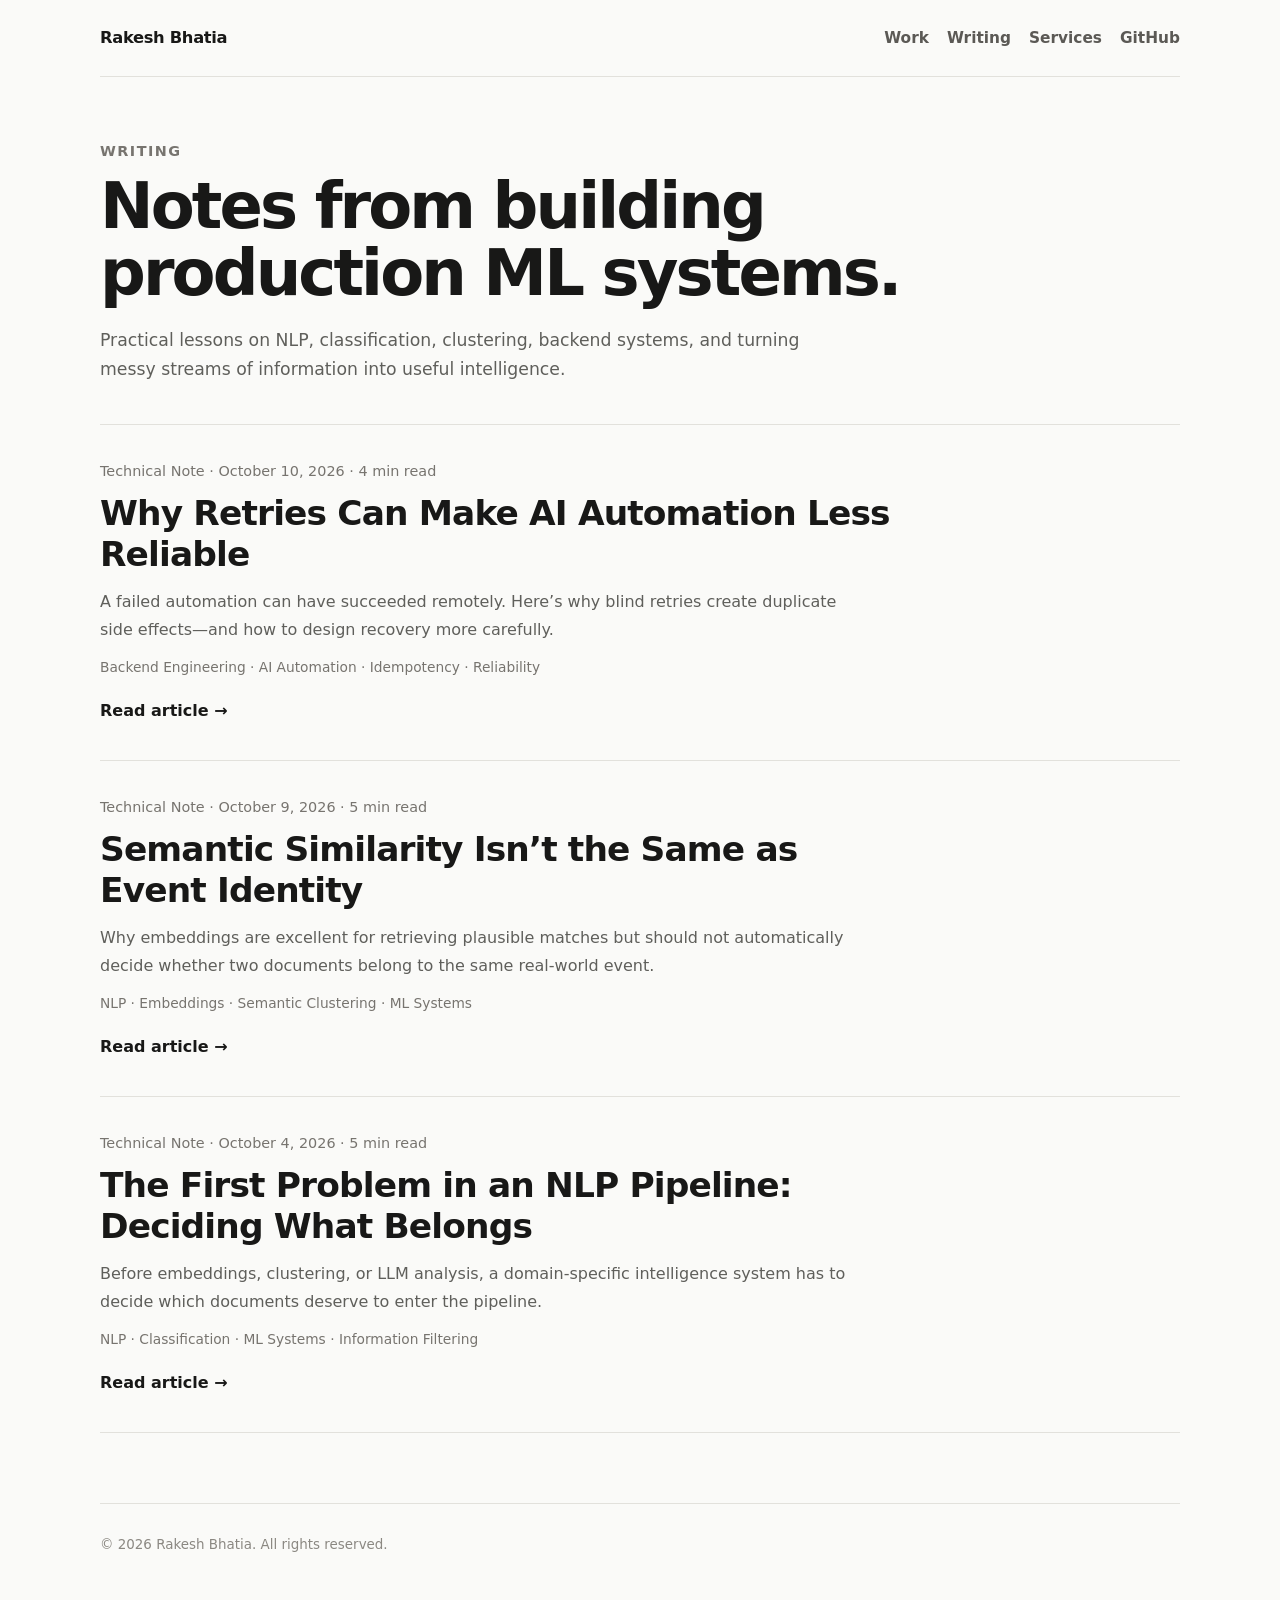
==== writing/index.html @ d49e7302 "feat: publish automation reliability article and social previews" ====
<!doctype html>
<html lang="en">
  <head>
    <meta charset="UTF-8" />
    <meta name="viewport" content="width=device-width, initial-scale=1" />

    <title>Writing — Rakesh Bhatia</title>

    <meta
      name="description"
      content="Technical writing on NLP, machine learning systems, backend engineering, and production AI."
    />
    <meta name="theme-color" content="#fafaf8" />

    <link rel="canonical" href="https://rakeshbhatia.github.io/writing/" />
    <link rel="stylesheet" href="../assets/writing.css" />
  </head>

  <body class="writing-index-page">
    <div class="container">
      <nav class="site-nav" aria-label="Primary">
        <a class="site-nav-brand" href="/">Rakesh Bhatia</a>

        <div class="site-nav-links">
          <a href="/#featured">Work</a>
          <a href="/writing/">Writing</a>
          <a href="/#services">Services</a>
          <a
            href="https://github.com/rakeshbhatia"
            target="_blank"
            rel="noopener noreferrer"
          >
            GitHub
          </a>
        </div>
      </nav>

      <header class="page-header">
        <div class="eyebrow">Writing</div>
        <h1>Notes from building production ML systems.</h1>
        <p>
          Practical lessons on NLP, classification, clustering, backend
          systems, and turning messy streams of information into useful
          intelligence.
        </p>
      </header>

      <main>
        <div class="writing-list">
          <article class="writing-card">
            <div class="article-meta">Technical Note · October 10, 2026 · 4 min read</div>
            <h2><a href="why-retries-can-make-ai-automation-less-reliable/">Why Retries Can Make AI Automation Less Reliable</a></h2>
            <p>A failed automation can have succeeded remotely. Here’s why blind retries create duplicate side effects—and how to design recovery more carefully.</p>
            <div class="tags">Backend Engineering · AI Automation · Idempotency · Reliability</div>
            <a class="text-link" href="why-retries-can-make-ai-automation-less-reliable/">Read article →</a>
          </article>


          <article class="writing-card">
            <div class="article-meta">
              Technical Note · October 9, 2026 · 5 min read
            </div>

            <h2>
              <a href="semantic-similarity-event-identity/">
                Semantic Similarity Isn’t the Same as Event Identity
              </a>
            </h2>

            <p>
              Why embeddings are excellent for retrieving plausible matches
              but should not automatically decide whether two documents belong
              to the same real-world event.
            </p>

            <div class="tags">
              NLP · Embeddings · Semantic Clustering · ML Systems
            </div>

            <a class="text-link" href="semantic-similarity-event-identity/">
              Read article →
            </a>
          </article>

          <article class="writing-card">
            <div class="article-meta">
              Technical Note · October 4, 2026 · 5 min read
            </div>

            <h2>
              <a href="deciding-what-belongs/">
                The First Problem in an NLP Pipeline: Deciding What Belongs
              </a>
            </h2>

            <p>
              Before embeddings, clustering, or LLM analysis, a
              domain-specific intelligence system has to decide which documents
              deserve to enter the pipeline.
            </p>

            <div class="tags">
              NLP · Classification · ML Systems · Information Filtering
            </div>

            <a class="text-link" href="deciding-what-belongs/">
              Read article →
            </a>
          </article>
        </div>
      </main>

      <footer>© 2026 Rakesh Bhatia. All rights reserved.</footer>
    </div>
  </body>
</html>
---- assets/writing.css ----
/* Writing pages */
:root {
  --page-bg: #171717;
  --panel-bg: #222222;
  --panel-bg-hover: #262626;
  --primary-text: #f5f5f4;
  --secondary-text: #c3c3be;
  --muted-text: #aaa7a2;
  --faint-text: #8f8f89;
  --border: #3f3f46;
  --border-strong: #52525b;
  --button-border: #44403c;
  --light-button: #e7e5e4;
  --light-button-text: #1c1917;
  --radius: 10px;
}

*,
*::before,
*::after {
  box-sizing: border-box;
}

html {
  scroll-behavior: smooth;
}

body {
  margin: 0;
  background: var(--page-bg);
  color: var(--primary-text);
  font-family:
    Inter,
    ui-sans-serif,
    system-ui,
    -apple-system,
    BlinkMacSystemFont,
    "Segoe UI",
    sans-serif;
  line-height: 1.7;
}

a {
  color: inherit;
}

.container {
  width: min(1080px, calc(100% - 40px));
  margin-inline: auto;
}

.site-nav {
  display: flex;
  align-items: center;
  justify-content: space-between;
  gap: 24px;
  padding: 24px 0;
  border-bottom: 1px solid #353535;
}

.site-nav-brand {
  font-size: 1.02rem;
  font-weight: 800;
  letter-spacing: -0.02em;
  text-decoration: none;
}

.site-nav-links {
  display: flex;
  flex-wrap: wrap;
  gap: 18px;
  align-items: center;
}

.site-nav-links a {
  color: var(--secondary-text);
  font-size: 0.96rem;
  font-weight: 650;
  text-decoration: none;
}

.site-nav a:hover {
  color: var(--primary-text);
}

.site-nav a:focus-visible,
.text-link:focus-visible,
.button:focus-visible {
  outline: 3px solid #d6d3d1;
  outline-offset: 3px;
  border-radius: 3px;
}

.page-header {
  max-width: 820px;
  padding: 62px 0 40px;
}

.eyebrow,
.article-meta {
  color: var(--muted-text);
  font-size: 0.9rem;
}

.eyebrow {
  margin-bottom: 10px;
  font-weight: 750;
  letter-spacing: 0.1em;
  text-transform: uppercase;
}

h1 {
  margin: 0;
  font-size: clamp(2.35rem, 5.4vw, 4rem);
  line-height: 1.05;
  letter-spacing: -0.045em;
}

.page-header p {
  max-width: 720px;
  margin: 18px 0 0;
  color: var(--secondary-text);
  font-size: 1.08rem;
}

main {
  padding-bottom: 70px;
}

.writing-list {
  border-top: 1px solid #353535;
}

.writing-card {
  padding: 34px 0 36px;
  border-bottom: 1px solid #353535;
}

.writing-card h2 {
  max-width: 800px;
  margin: 9px 0 0;
  font-size: clamp(1.55rem, 3vw, 2.15rem);
  line-height: 1.2;
  letter-spacing: -0.025em;
}

.writing-card h2 a {
  text-decoration: none;
}

.writing-card h2 a:hover {
  text-decoration: underline;
  text-decoration-thickness: 1px;
  text-underline-offset: 5px;
}

.writing-card p {
  max-width: 760px;
  margin: 13px 0 0;
  color: var(--secondary-text);
}

.tags {
  margin-top: 13px;
  color: var(--muted-text);
  font-size: 0.86rem;
}

.text-link {
  display: inline-block;
  margin-top: 18px;
  font-weight: 750;
  text-decoration: none;
}

.text-link:hover {
  text-decoration: underline;
  text-underline-offset: 4px;
}

.article-shell {
  width: min(730px, 100%);
  margin: 0 auto;
  padding: 58px 0 90px;
}

.article-header {
  margin-bottom: 50px;
}

.article-header h1 {
  font-size: clamp(2.35rem, 5.6vw, 3.9rem);
  line-height: 1.04;
}

.article-deck {
  max-width: 680px;
  margin: 21px 0 17px;
  color: #d0d0cb;
  font-size: 1.17rem;
  line-height: 1.67;
}

.article-header .article-meta {
  color: #b3b0ab;
  font-size: 0.92rem;
}

.article-body {
  color: #e4e4e0;
  font-size: 1.11rem;
  line-height: 1.76;
}

.article-body h2 {
  margin: 54px 0 18px;
  color: var(--primary-text);
  font-size: clamp(1.58rem, 3vw, 2.02rem);
  line-height: 1.2;
  letter-spacing: -0.025em;
}

.article-body p {
  margin: 0 0 23px;
}

.article-body strong {
  color: #fafaf9;
}

.article-body blockquote {
  margin: 28px 0;
  padding: 16px 20px;
  border-left: 3px solid #737373;
  border-radius: 0 7px 7px 0;
  background: #1d1d1d;
  color: #f0efeb;
  font-size: 1.06em;
  line-height: 1.65;
}

.article-body blockquote p {
  margin: 0;
}

.article-body pre {
  overflow-x: auto;
  margin: 28px 0;
  padding: 20px 22px;
  border: 1px solid var(--border-strong);
  border-radius: var(--radius);
  background: #202020;
  color: #ecebe8;
  line-height: 1.6;
}

.article-body code {
  font-family:
    "SFMono-Regular",
    Consolas,
    "Liberation Mono",
    monospace;
  font-size: 0.91em;
}

.article-body ul {
  padding-left: 25px;
}

.article-body li + li {
  margin-top: 7px;
}

.domain-grid {
  display: grid;
  grid-template-columns: minmax(150px, 0.72fr) minmax(0, 1.8fr);
  margin: 28px 0 30px;
  overflow: hidden;
  border: 1px solid var(--border);
  border-radius: var(--radius);
  background: #1d1d1d;
}

.domain-grid > div {
  padding: 15px 17px;
  border-bottom: 1px solid #343434;
}

.domain-grid > div:nth-last-child(-n + 2) {
  border-bottom: 0;
}

.domain-label {
  color: #f0efeb;
  font-weight: 750;
}

.domain-question {
  color: var(--secondary-text);
}

.signal-diagram {
  margin: 32px 0;
  padding: 24px;
  border: 1px solid var(--border);
  border-radius: var(--radius);
  background: #1d1d1d;
}

.signal-diagram-title {
  margin-bottom: 17px;
  color: var(--primary-text);
  font-size: 0.93rem;
  font-weight: 800;
  letter-spacing: 0.02em;
}

.signal-flow {
  display: grid;
  grid-template-columns: minmax(0, 1fr) auto minmax(0, 1fr) auto minmax(0, 1fr);
  gap: 10px;
  align-items: stretch;
}

.signal-node {
  display: grid;
  place-items: center;
  min-height: 84px;
  padding: 13px;
  border: 1px solid #454545;
  border-radius: 8px;
  background: #242424;
  color: #e9e8e5;
  text-align: center;
  font-size: 0.9rem;
  font-weight: 700;
  line-height: 1.35;
}

.signal-node.warning {
  border-color: #65615b;
  background: #292826;
}

.signal-arrow {
  display: grid;
  place-items: center;
  color: #85817b;
  font-size: 1.2rem;
  font-weight: 800;
}

.signal-consequences {
  display: grid;
  grid-template-columns: repeat(3, minmax(0, 1fr));
  gap: 10px;
  margin-top: 10px;
}

.signal-consequence {
  padding: 12px;
  border: 1px solid #3f3f3f;
  border-radius: 8px;
  background: #202020;
  color: var(--secondary-text);
  text-align: center;
  font-size: 0.84rem;
  line-height: 1.4;
}

.article-cta {
  margin-top: 72px;
  padding: 30px;
  border: 1px solid var(--border);
  border-radius: var(--radius);
  background: var(--panel-bg);
  position: relative;
}

.article-cta::before {
  position: absolute;
  top: -36px;
  left: 0;
  width: 100%;
  height: 1px;
  background: #343434;
  content: "";
}

.article-cta h2 {
  margin: 0;
  font-size: 1.46rem;
  line-height: 1.25;
}

.article-cta p {
  margin: 11px 0 0;
  color: var(--secondary-text);
}

.button {
  display: inline-flex;
  align-items: center;
  justify-content: center;
  min-height: 44px;
  margin-top: 19px;
  padding: 11px 18px;
  border: 1px solid var(--light-button);
  border-radius: 8px;
  background: var(--light-button);
  color: var(--light-button-text);
  font: inherit;
  font-weight: 750;
  text-decoration: none;
}

.button:hover {
  background: #f5f5f4;
}

footer {
  padding: 30px 0 60px;
  border-top: 1px solid #353535;
  color: var(--faint-text);
  font-size: 0.84rem;
}

@media (max-width: 780px) {
  .site-nav {
    align-items: flex-start;
    flex-direction: column;
    gap: 12px;
  }

  .site-nav-links {
    gap: 14px;
  }

  .page-header {
    padding-top: 50px;
  }

  .article-shell {
    width: 100%;
    padding-top: 48px;
  }

  .article-body {
    font-size: 1.05rem;
  }

  .domain-grid {
    grid-template-columns: 1fr;
  }

  .domain-grid > div {
    border-bottom: 0;
  }

  .domain-label {
    padding-bottom: 4px !important;
  }

  .domain-question {
    padding-top: 0 !important;
    padding-bottom: 16px !important;
    border-bottom: 1px solid #343434 !important;
  }

  .domain-grid > .domain-question:last-child {
    border-bottom: 0 !important;
  }

  .signal-flow {
    grid-template-columns: 1fr;
  }

  .signal-arrow {
    min-height: 22px;
    transform: rotate(90deg);
  }

  .signal-consequences {
    grid-template-columns: 1fr;
  }
}

@media (prefers-reduced-motion: reduce) {
  html {
    scroll-behavior: auto;
  }

  *,
  *::before,
  *::after {
    transition: none !important;
  }
}

/* LIGHT EDITORIAL THEME START */
:root {
  --page-bg: #fafaf8;
  --panel-bg: #ffffff;
  --panel-bg-hover: #f4f4f1;
  --primary-text: #181817;
  --secondary-text: #5f5f5b;
  --muted-text: #77746f;
  --faint-text: #8b8882;
  --border: #d9d8d3;
  --border-strong: #343434;
  --button-border: #cecdc7;
  --light-button: #1c1c1b;
  --light-button-text: #ffffff;
}

body {
  background: var(--page-bg);
  color: var(--primary-text);
}

.site-nav {
  border-bottom-color: #e2e1dc;
}

.site-nav-links a {
  color: #5b5955;
}

.site-nav a:hover {
  color: #111110;
}

.site-nav a:focus-visible,
.text-link:focus-visible,
.button:focus-visible {
  outline-color: #52514d;
}

.eyebrow,
.article-meta {
  color: #77746f;
}

.page-header p {
  color: #5f5f5b;
}

.writing-list {
  border-top-color: #e2e1dc;
}

.writing-card {
  border-bottom-color: #e2e1dc;
}

.writing-card p {
  color: #5f5f5b;
}

.tags {
  color: #77746f;
}

.article-deck {
  color: #4e4d49;
}

.article-header .article-meta {
  color: #77746f;
}

.article-body {
  color: #292927;
}

.article-body h2 {
  color: #181817;
}

.article-body strong {
  color: #111110;
}

.article-body blockquote {
  border-left-color: #8f8c85;
  background: #f1f1ed;
  color: #292927;
}

.article-body pre {
  border-color: #343434;
  background: #1f1f1f;
  color: #efefec;
  box-shadow: inset 0 1px 0 rgba(255, 255, 255, 0.03);
}

.domain-grid {
  border-color: #d9d8d3;
  background: #ffffff;
}

.domain-grid > div {
  border-bottom-color: #e5e4df;
}

.domain-label {
  color: #242421;
  background: #f6f6f3;
}

.domain-question {
  color: #5f5f5b;
}

.signal-diagram {
  border-color: #d9d8d3;
  background: #ffffff;
}

.signal-diagram-title {
  color: #181817;
}

.signal-node {
  border-color: #d6d5cf;
  background: #f5f5f2;
  color: #292927;
}

.signal-node.warning {
  border-color: #c8c5bd;
  background: #efeee9;
}

.signal-arrow {
  color: #86827b;
}

.signal-consequence {
  border-color: #ddddd7;
  background: #fafaf8;
  color: #5f5f5b;
}

.article-cta {
  border-color: #d9d8d3;
  background: #ffffff;
  box-shadow: 0 1px 0 rgba(24, 24, 23, 0.02);
}

.article-cta::before {
  background: #e2e1dc;
}

.article-cta p {
  color: #5f5f5b;
}

.button {
  border-color: #1c1c1b;
  background: #1c1c1b;
  color: #ffffff;
}

.button:hover {
  border-color: #000000;
  background: #000000;
}

footer {
  border-top-color: #e2e1dc;
  color: #8b8882;
}

@media (max-width: 780px) {
  .domain-question {
    border-bottom-color: #e5e4df !important;
  }
}
/* LIGHT EDITORIAL THEME END */

/* Three-column comparison table */
.comparison-table {
  width: 100%;
  margin: 28px 0 30px;
  border-collapse: separate;
  border-spacing: 0;
  overflow: hidden;
  border: 1px solid var(--border);
  border-radius: var(--radius);
  background: var(--panel-bg);
  font-size: 0.94em;
}

.comparison-table th,
.comparison-table td {
  padding: 14px 15px;
  border-right: 1px solid #e5e4df;
  border-bottom: 1px solid #e5e4df;
  vertical-align: top;
  text-align: left;
}

.comparison-table th:last-child,
.comparison-table td:last-child {
  border-right: 0;
}

.comparison-table tbody tr:last-child td {
  border-bottom: 0;
}

.comparison-table th {
  background: #f6f6f3;
  color: #242421;
  font-weight: 750;
}

.comparison-table td {
  color: #5f5f5b;
}

.comparison-table td:first-child {
  color: #242421;
  font-weight: 700;
}

@media (max-width: 780px) {
  .comparison-table {
    display: block;
    overflow-x: auto;
    white-space: normal;
  }

  .comparison-table th,
  .comparison-table td {
    min-width: 165px;
  }
}
/* ARTICLE 2 DIAGRAMS + TABLE POLISH */
.article-diagram {
  width: 100%;
  margin: 32px 0;
}

.article-diagram img {
  display: block;
  width: 100%;
  height: auto;
  border-radius: 10px;
}

.article-diagram-tall {
  margin-block: 36px;
}

.sr-only {
  position: absolute;
  width: 1px;
  height: 1px;
  padding: 0;
  margin: -1px;
  overflow: hidden;
  clip: rect(0, 0, 0, 0);
  white-space: nowrap;
  border: 0;
}

.comparison-table-wrap {
  width: 100%;
  margin: 30px 0 32px;
  overflow-x: auto;
  border: 1px solid #d9d8d3;
  border-radius: var(--radius);
  background: #ffffff;
  box-shadow: 0 1px 0 rgba(24, 24, 23, 0.02);
}

.comparison-table-wrap:focus-visible {
  outline: 3px solid #52514d;
  outline-offset: 3px;
}

.comparison-table {
  width: 100%;
  min-width: 640px;
  margin: 0;
  border: 0;
  border-collapse: separate;
  border-spacing: 0;
  table-layout: fixed;
  background: transparent;
  font-size: 0.91em;
}

.comparison-table col.comparison-domain-col {
  width: 23%;
}

.comparison-table col.comparison-retrieval-col {
  width: 29%;
}

.comparison-table col.comparison-identity-col {
  width: 48%;
}

.comparison-table th,
.comparison-table td {
  padding: 15px 16px;
  border-right: 1px solid #e5e4df;
  border-bottom: 1px solid #e5e4df;
  vertical-align: top;
  text-align: left;
  line-height: 1.5;
}

.comparison-table tr > :last-child {
  border-right: 0;
}

.comparison-table tbody tr:last-child > * {
  border-bottom: 0;
}

.comparison-table thead th {
  background: #f1f1ed;
  color: #242421;
  font-size: 0.92em;
  font-weight: 800;
  letter-spacing: 0.01em;
}

.comparison-table tbody th {
  background: #f8f8f5;
  color: #242421;
  font-weight: 750;
}

.comparison-table tbody td {
  color: #56544f;
}

.comparison-table tbody tr:nth-child(even) td {
  background: #fcfcfa;
}

@media (max-width: 780px) {
  .article-diagram {
    margin: 26px 0;
  }

  .comparison-table-wrap {
    margin: 26px 0 28px;
  }
}

/* Shared editorial article headers and featured visuals */
.article-header {
  margin-bottom: 0;
  padding-bottom: 26px;
  border-bottom: 1px solid #e2e1dc;
}
.article-header .article-deck {
  margin: 22px 0 24px;
  max-width: 660px;
  font-size: 1.07rem;
  line-height: 1.62;
  font-weight: 400;
  color: #65635e;
}
.article-header .article-meta { font-size: .88rem; }
.article-header .tags { margin-top: 11px; }
.article-lead-visual {
  margin: 29px 0 42px;
  width: 100%;
}
.article-lead-visual img {
  display: block;
  width: 100%;
  height: auto;
  border-radius: 12px;
}
.article-body > :first-child { margin-top: 0; }
.article-body table { margin-block: 0; }
.article-body .comparison-table-wrap { margin-block: 27px 31px; }
@media(max-width: 780px) {
  .article-header .article-deck { font-size: 1.04rem; }
  .article-lead-visual { margin: 24px 0 34px; }
}
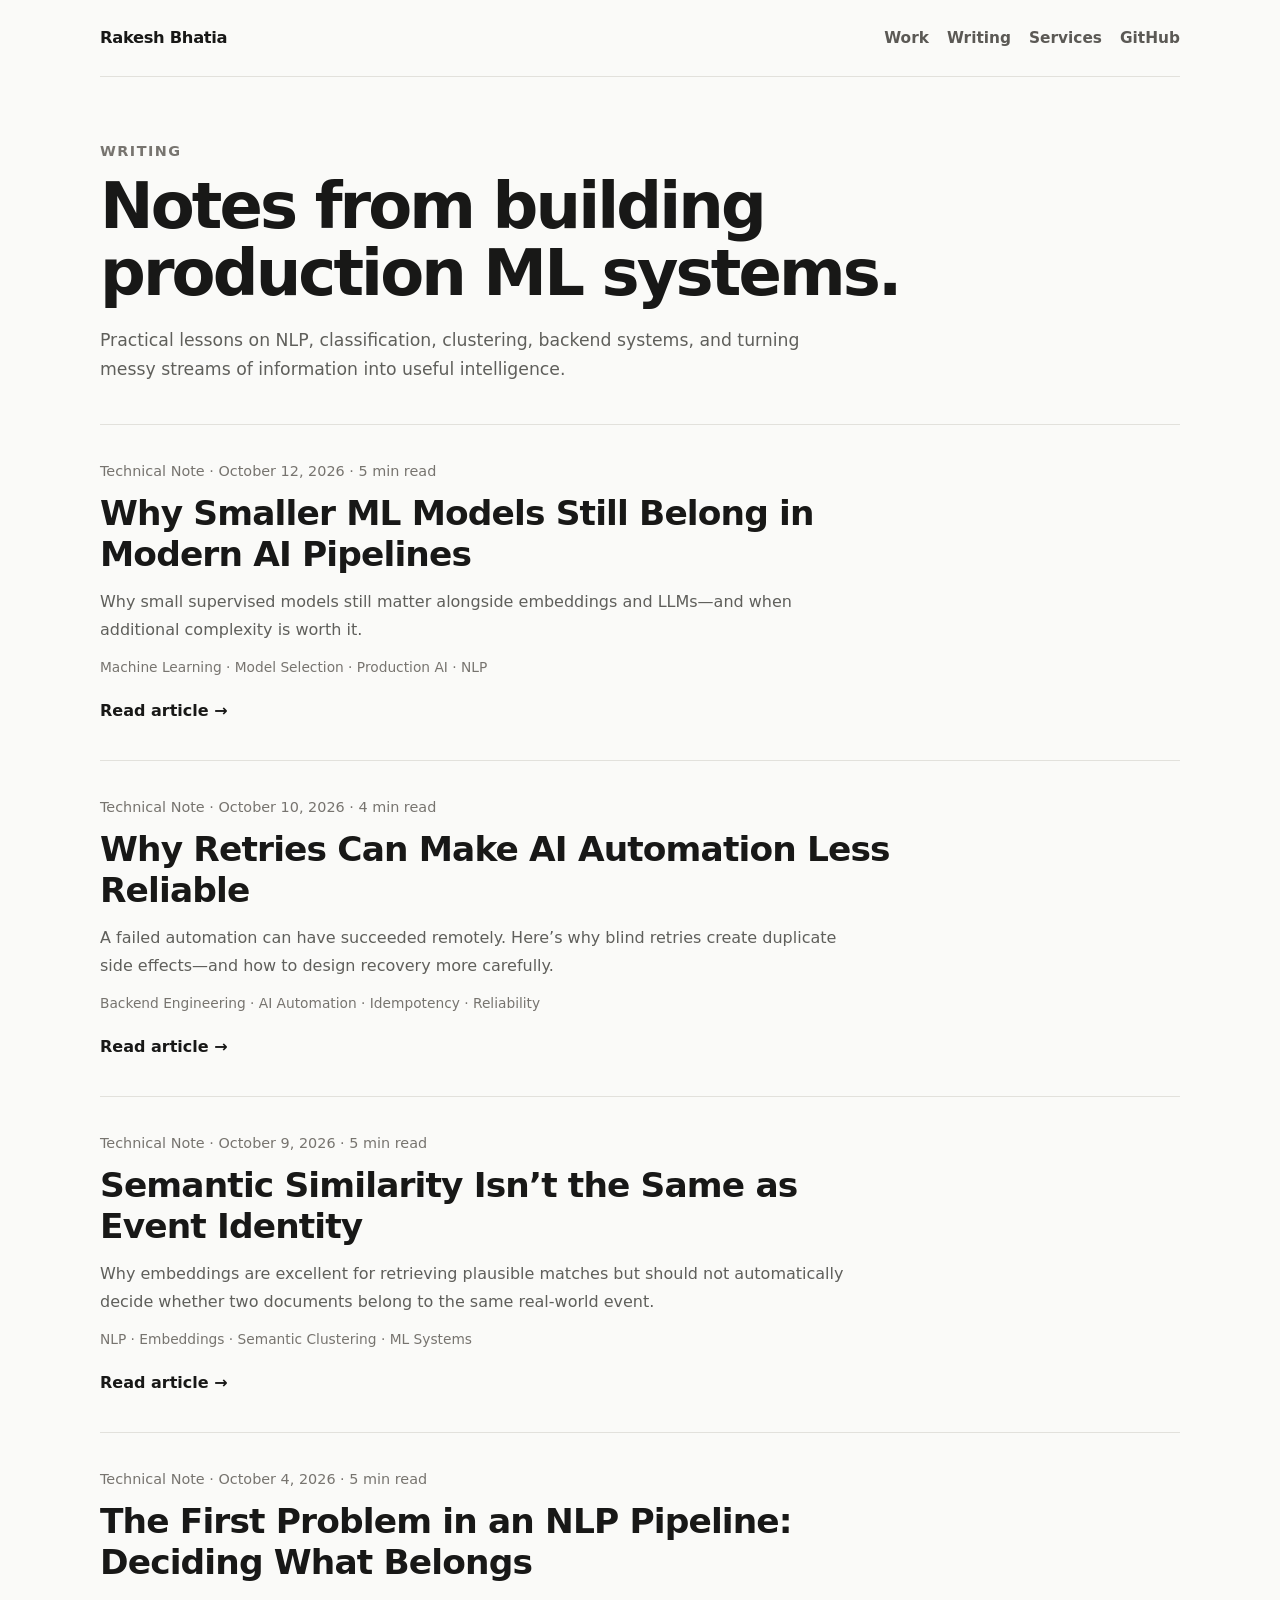
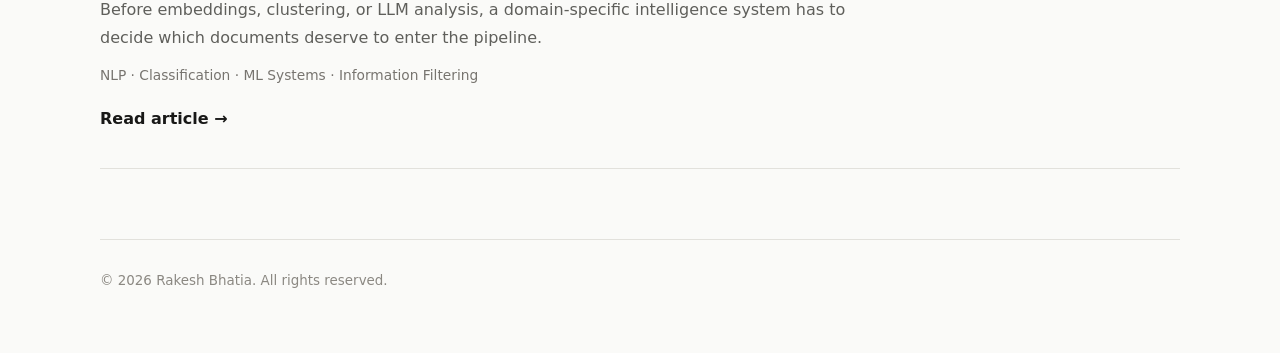
==== commit 117832e7: "feat: publish article on smaller ML models" ====
--- a/writing/index.html
+++ b/writing/index.html
@@ -47,6 +47,14 @@
 
       <main>
         <div class="writing-list">
+          <article class="writing-card">
+            <div class="article-meta">Technical Note · October 12, 2026 · 5 min read</div>
+            <h2><a href="why-smaller-ml-models-still-belong/">Why Smaller ML Models Still Belong in Modern AI Pipelines</a></h2>
+            <p>Why small supervised models still matter alongside embeddings and LLMs—and when additional complexity is worth it.</p>
+            <div class="tags">Machine Learning · Model Selection · Production AI · NLP</div>
+            <a class="text-link" href="why-smaller-ml-models-still-belong/">Read article →</a>
+          </article>
+
           <article class="writing-card">
             <div class="article-meta">Technical Note · October 10, 2026 · 4 min read</div>
             <h2><a href="why-retries-can-make-ai-automation-less-reliable/">Why Retries Can Make AI Automation Less Reliable</a></h2>
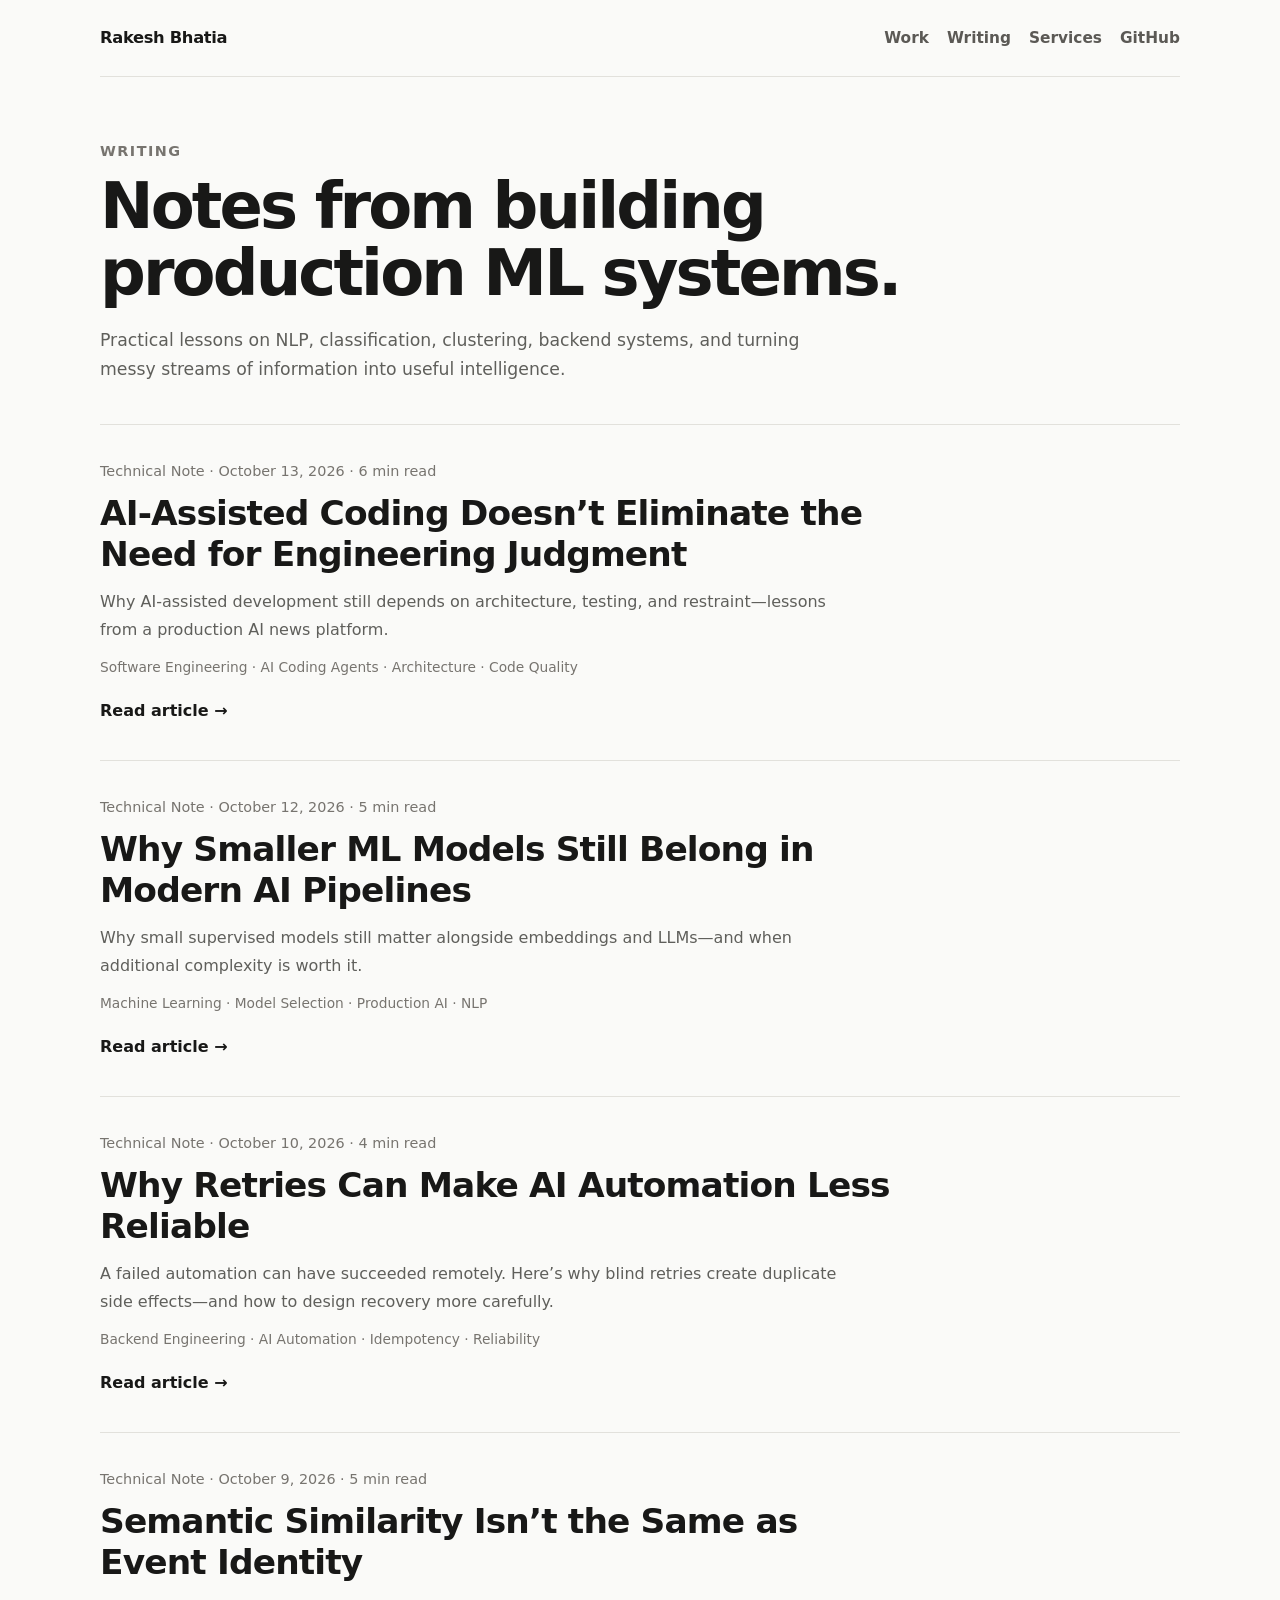
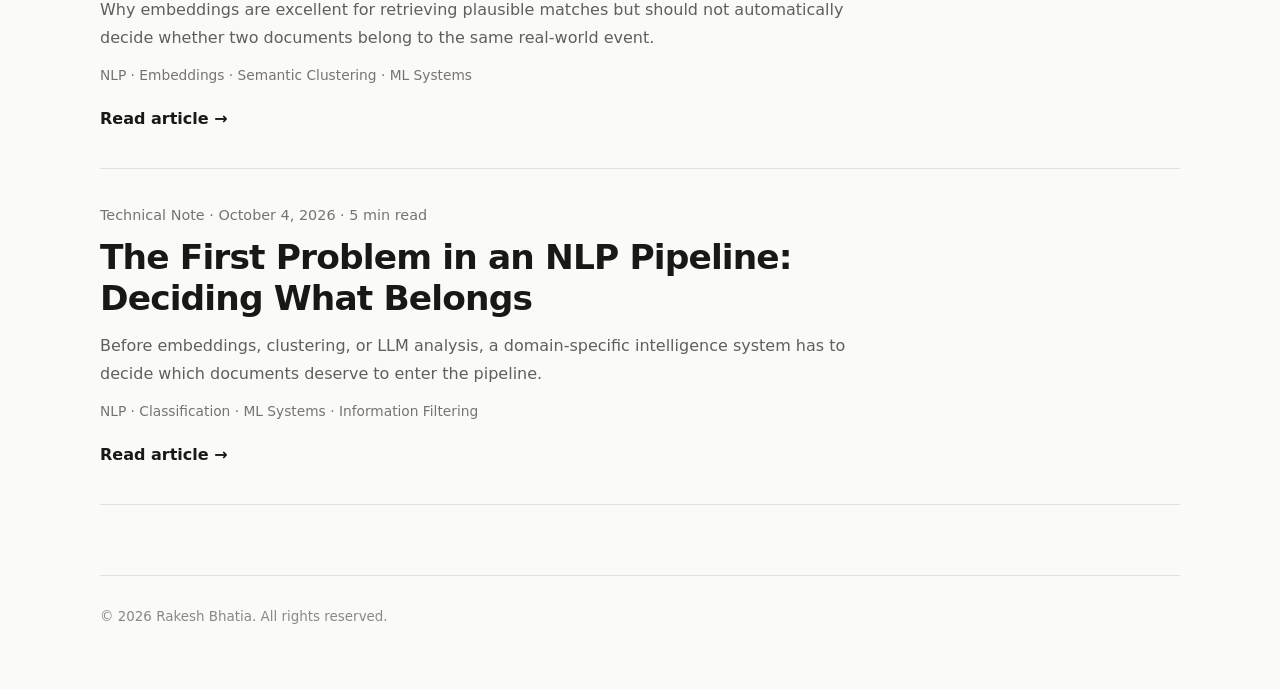
==== commit ee2d00ac: "feat: publish AI-assisted engineering judgment article" ====
--- a/writing/index.html
+++ b/writing/index.html
@@ -47,6 +47,15 @@
 
       <main>
         <div class="writing-list">
+          <article class="writing-card">
+            <div class="article-meta">Technical Note · October 13, 2026 · 6 min read</div>
+            <h2><a href="ai-assisted-coding-engineering-judgment/">AI-Assisted Coding Doesn’t Eliminate the Need for Engineering Judgment</a></h2>
+            <p>Why AI-assisted development still depends on architecture, testing, and restraint—lessons from a production AI news platform.</p>
+            <div class="tags">Software Engineering · AI Coding Agents · Architecture · Code Quality</div>
+            <a class="text-link" href="ai-assisted-coding-engineering-judgment/">Read article →</a>
+          </article>
+
+
           <article class="writing-card">
             <div class="article-meta">Technical Note · October 12, 2026 · 5 min read</div>
             <h2><a href="why-smaller-ml-models-still-belong/">Why Smaller ML Models Still Belong in Modern AI Pipelines</a></h2>
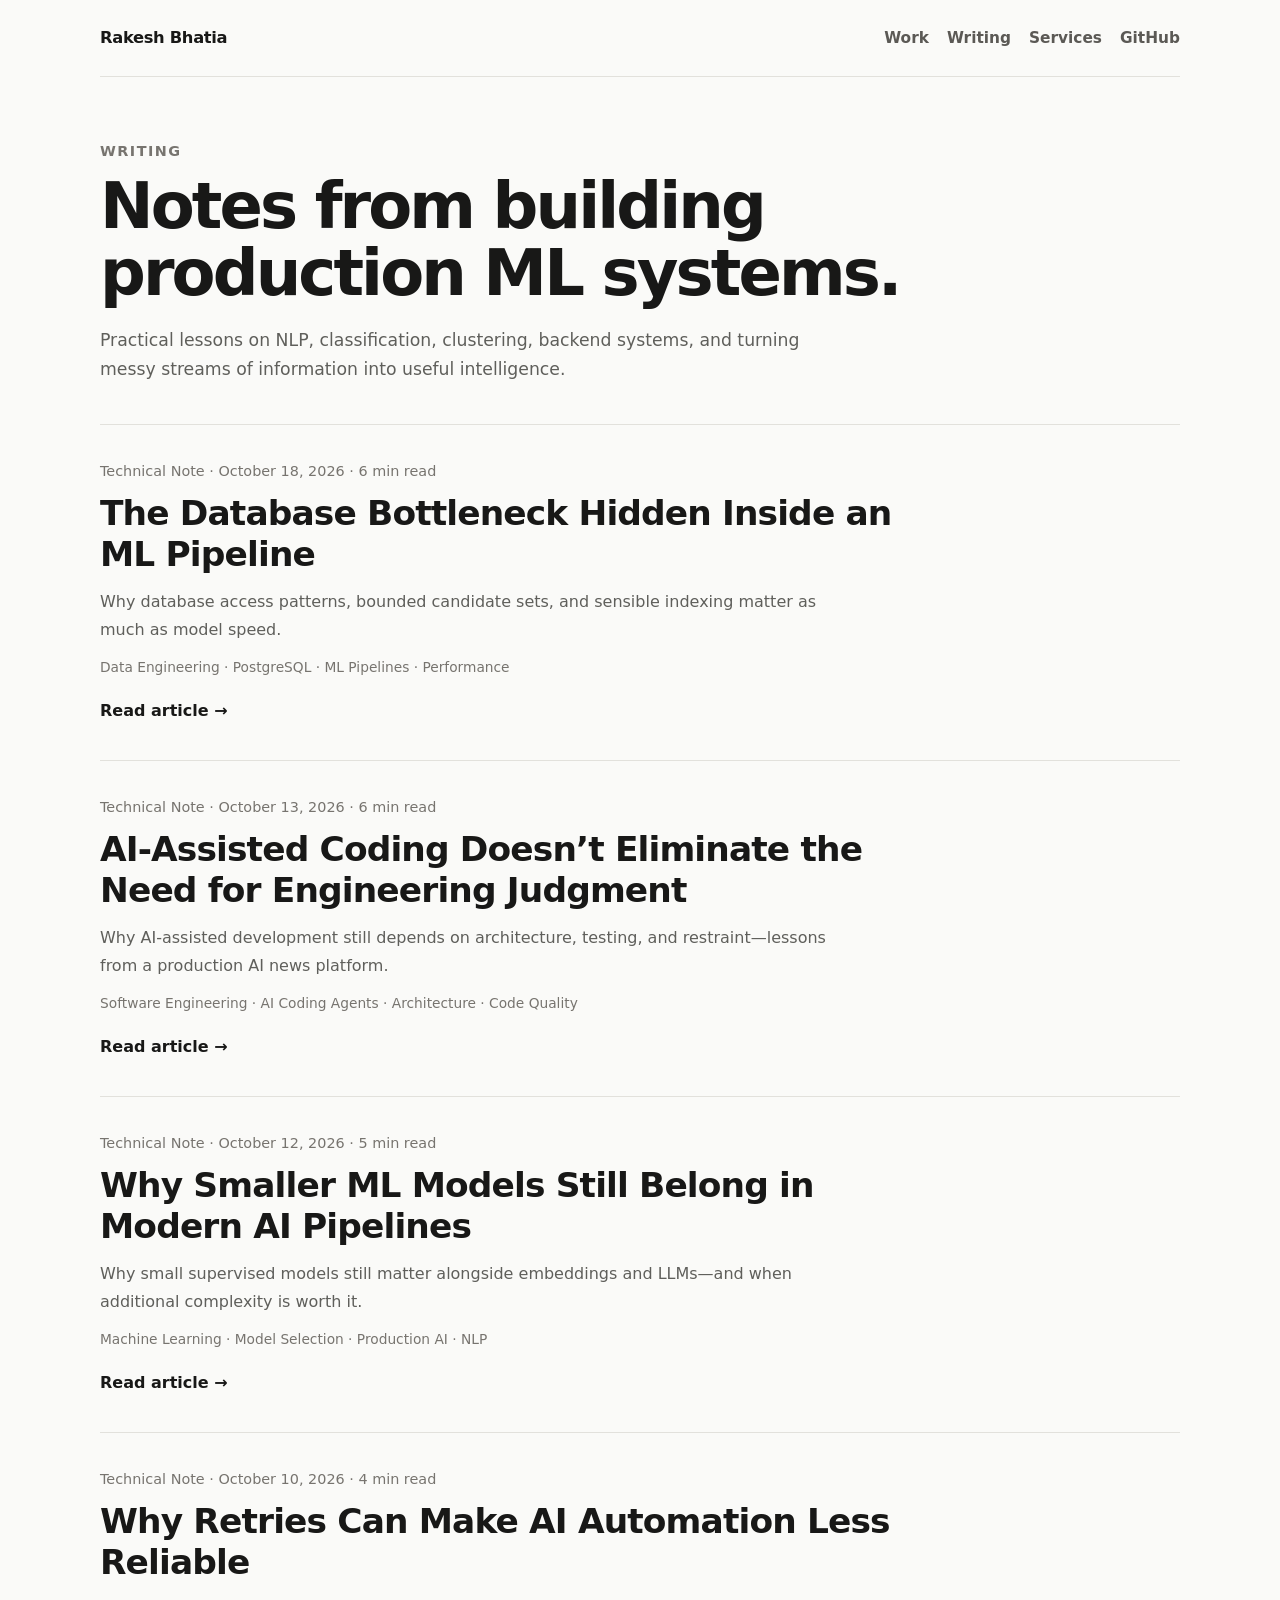
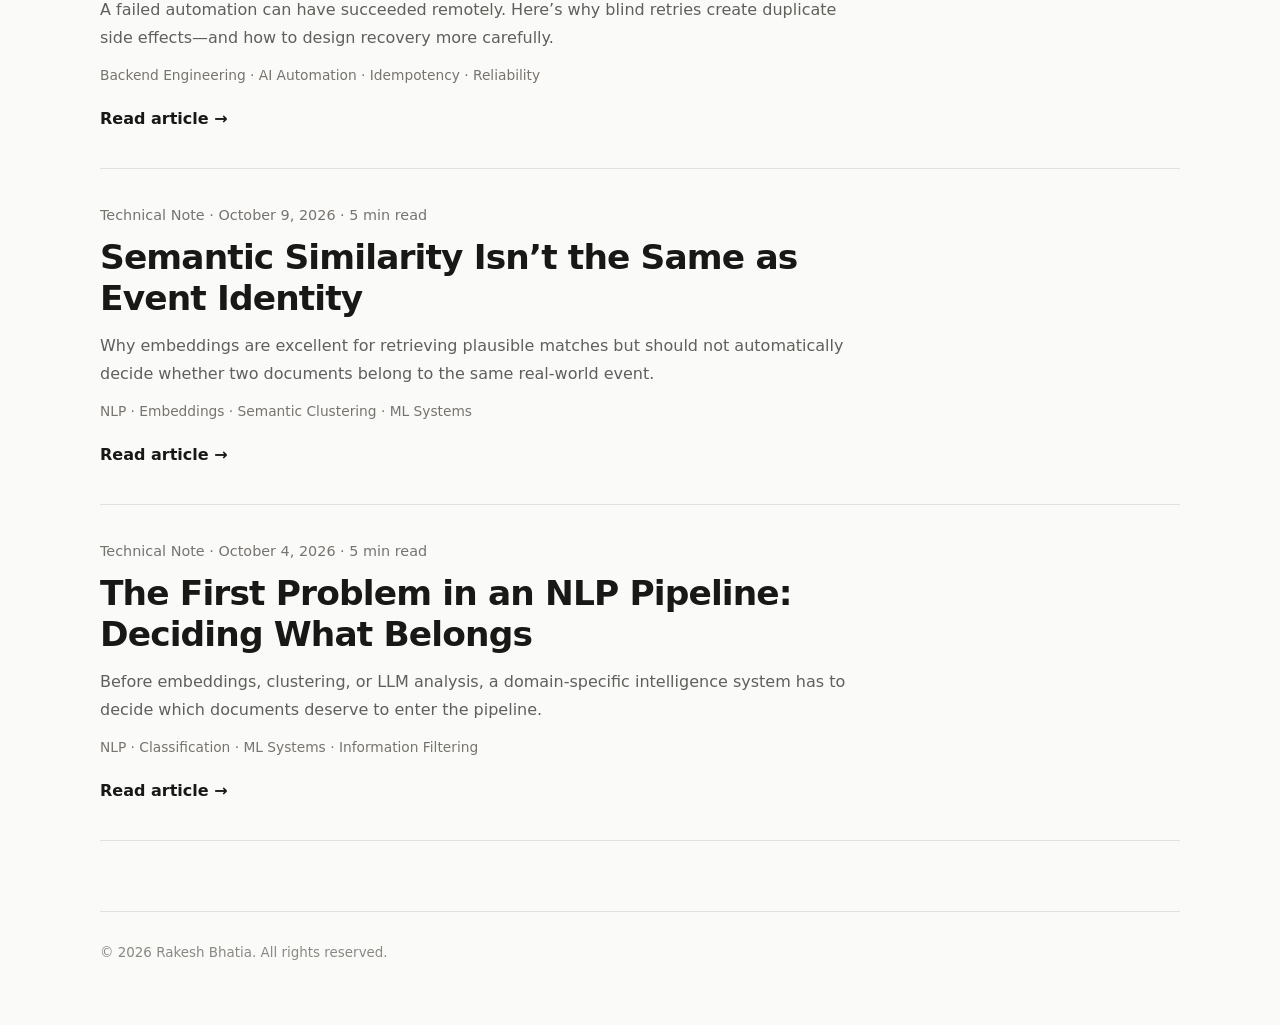
==== commit 8a695192: "feat: publish article on database bottlenecks in ML pipelines" ====
--- a/writing/index.html
+++ b/writing/index.html
@@ -47,6 +47,15 @@
 
       <main>
         <div class="writing-list">
+          <article class="writing-card">
+            <div class="article-meta">Technical Note · October 18, 2026 · 6 min read</div>
+            <h2><a href="the-database-bottleneck-hidden-inside-an-ml-pipeline/">The Database Bottleneck Hidden Inside an ML Pipeline</a></h2>
+            <p>Why database access patterns, bounded candidate sets, and sensible indexing matter as much as model speed.</p>
+            <div class="tags">Data Engineering · PostgreSQL · ML Pipelines · Performance</div>
+            <a class="text-link" href="the-database-bottleneck-hidden-inside-an-ml-pipeline/">Read article →</a>
+          </article>
+
+
           <article class="writing-card">
             <div class="article-meta">Technical Note · October 13, 2026 · 6 min read</div>
             <h2><a href="ai-assisted-coding-engineering-judgment/">AI-Assisted Coding Doesn’t Eliminate the Need for Engineering Judgment</a></h2>
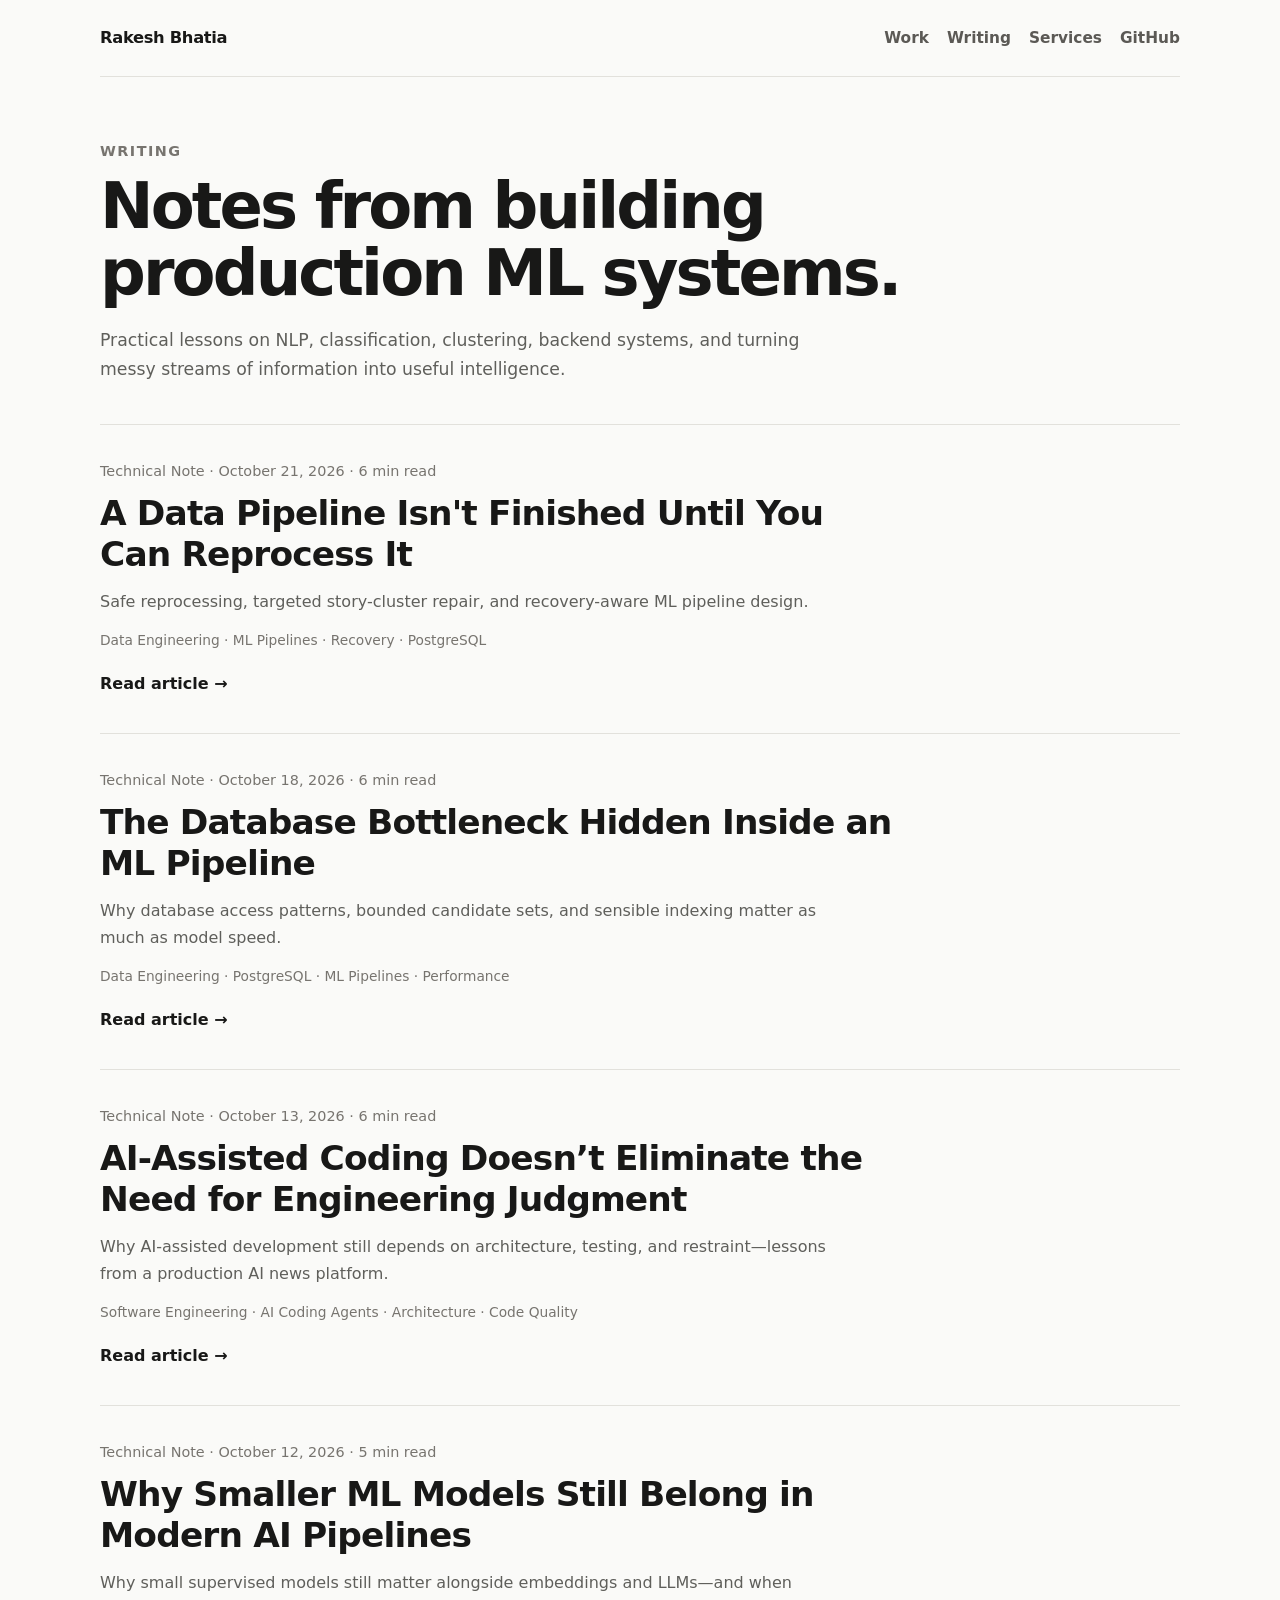
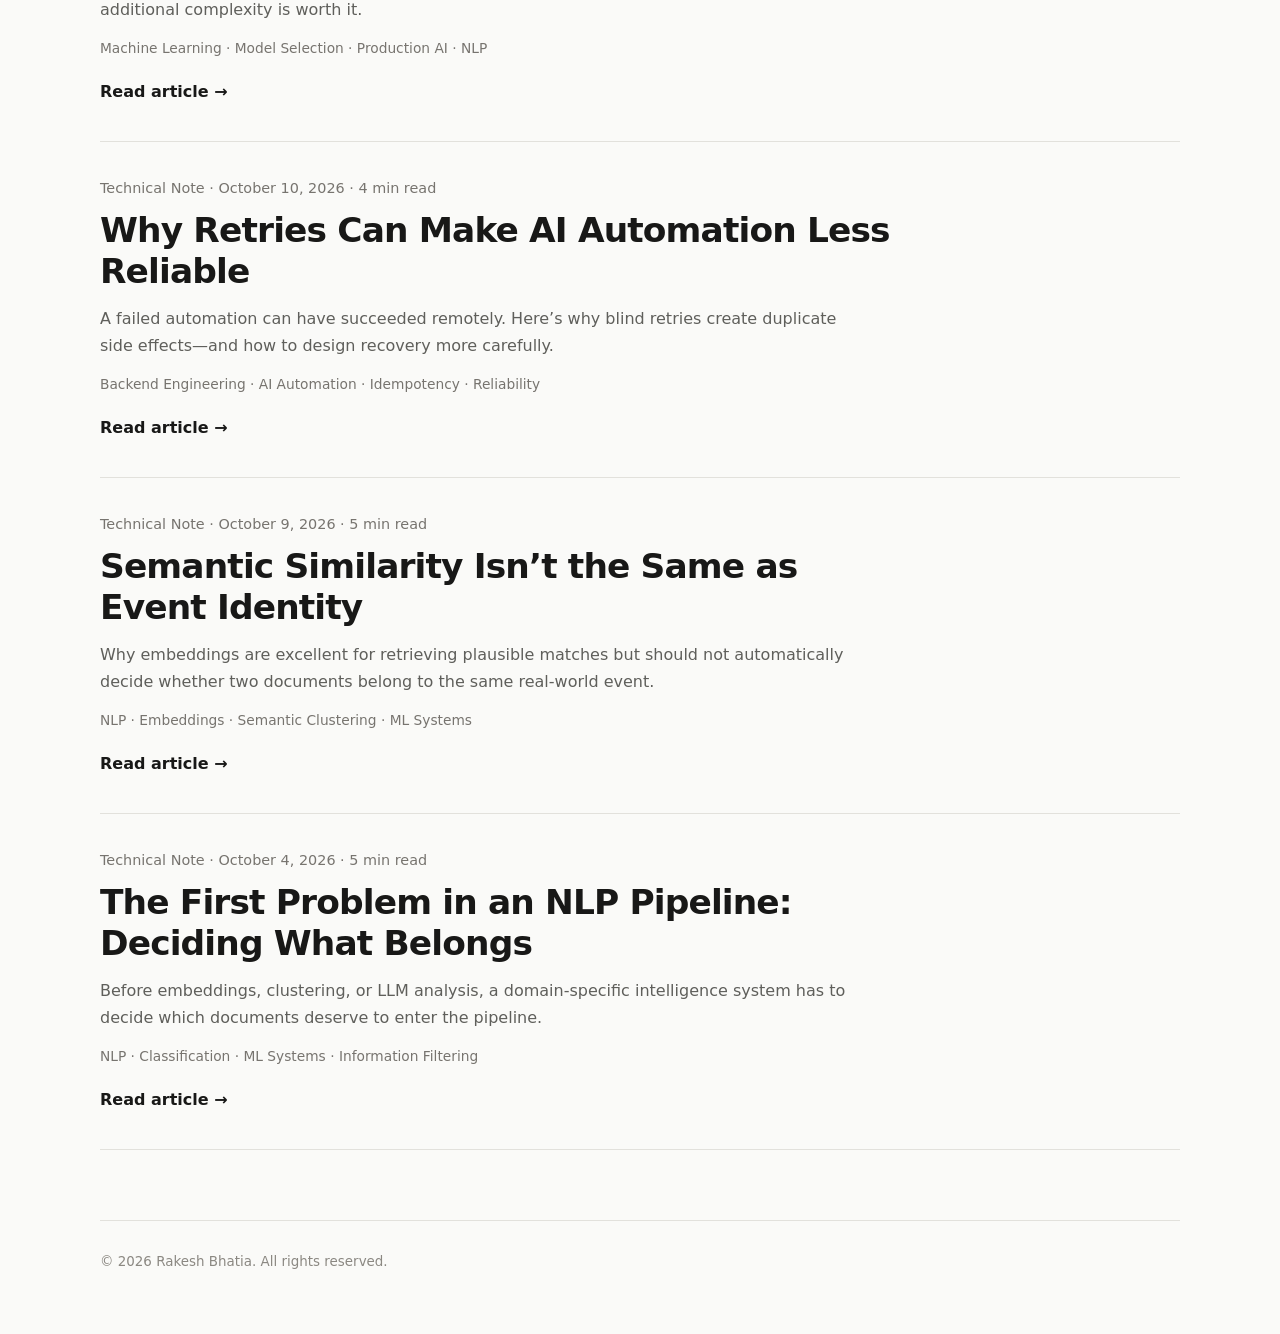
==== commit 968faeac: "feat: publish article on safe data pipeline reprocessing" ====
--- a/writing/index.html
+++ b/writing/index.html
@@ -47,6 +47,14 @@
 
       <main>
         <div class="writing-list">
+          <article class="writing-card">
+            <div class="article-meta">Technical Note · October 21, 2026 · 6 min read</div>
+            <h2><a href="a-data-pipeline-isnt-finished-until-you-can-reprocess-it/">A Data Pipeline Isn't Finished Until You Can Reprocess It</a></h2>
+            <p>Safe reprocessing, targeted story-cluster repair, and recovery-aware ML pipeline design.</p>
+            <div class="tags">Data Engineering · ML Pipelines · Recovery · PostgreSQL</div>
+            <a class="text-link" href="a-data-pipeline-isnt-finished-until-you-can-reprocess-it/">Read article →</a>
+          </article>
+
           <article class="writing-card">
             <div class="article-meta">Technical Note · October 18, 2026 · 6 min read</div>
             <h2><a href="the-database-bottleneck-hidden-inside-an-ml-pipeline/">The Database Bottleneck Hidden Inside an ML Pipeline</a></h2>
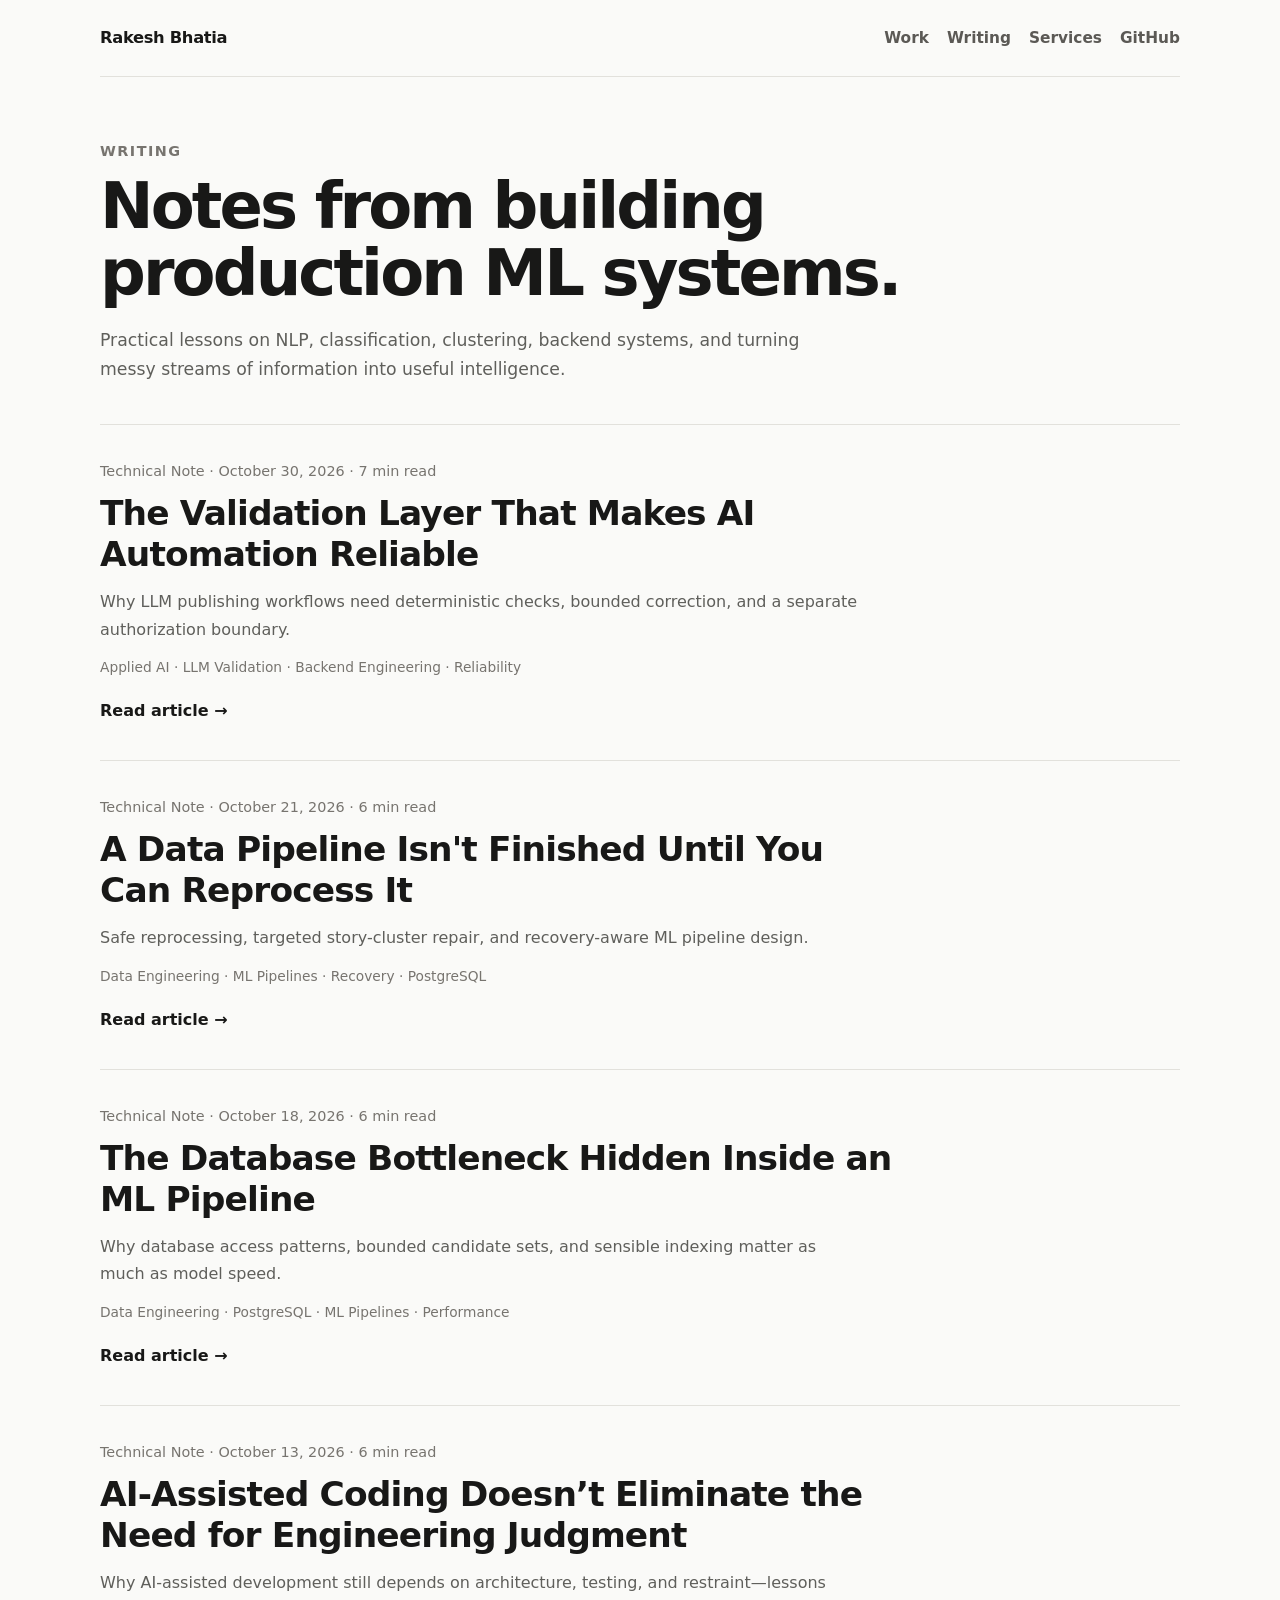
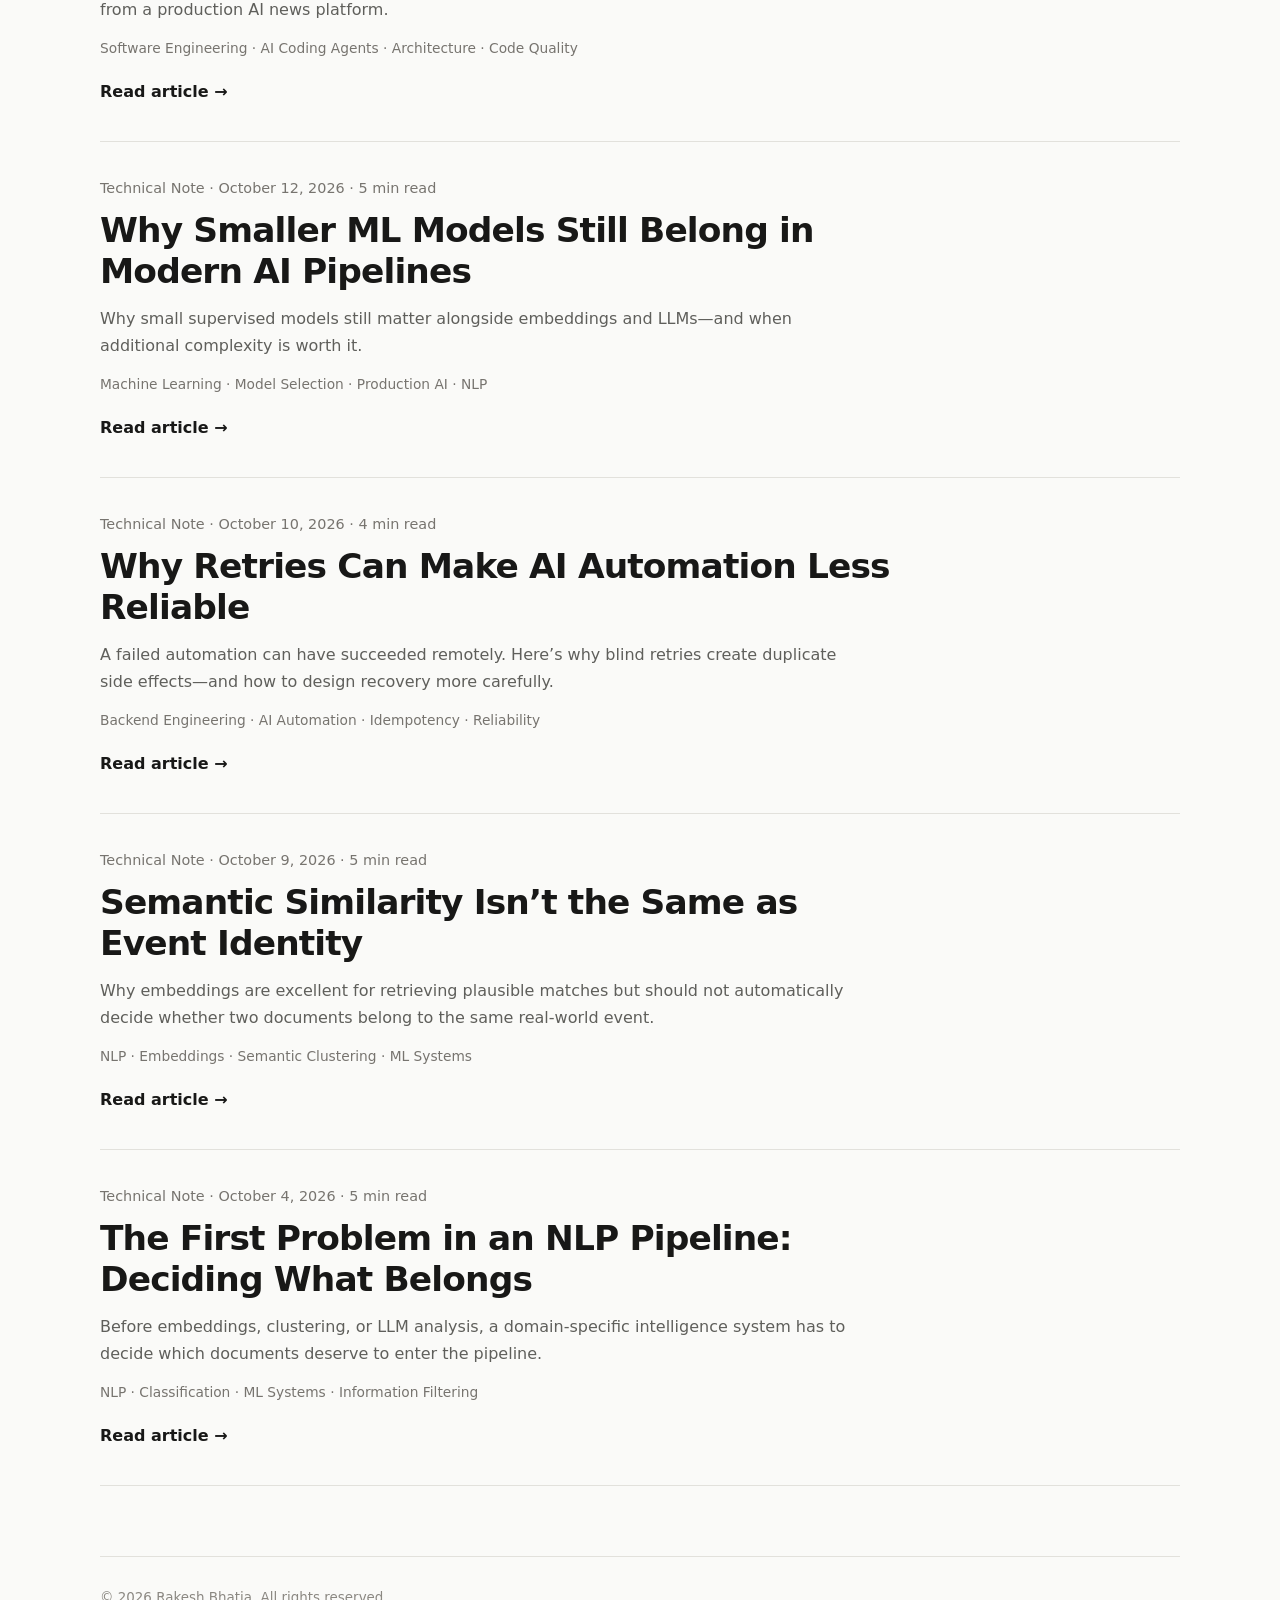
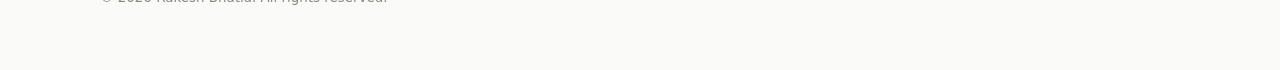
==== commit 52eb3e84: "feat(portfolio): publish Article 8 on AI validation" ====
--- a/writing/index.html
+++ b/writing/index.html
@@ -47,6 +47,14 @@
 
       <main>
         <div class="writing-list">
+          <article class="writing-card">
+            <div class="article-meta">Technical Note · October 30, 2026 · 7 min read</div>
+            <h2><a href="the-validation-layer-that-makes-ai-automation-reliable/">The Validation Layer That Makes AI Automation Reliable</a></h2>
+            <p>Why LLM publishing workflows need deterministic checks, bounded correction, and a separate authorization boundary.</p>
+            <div class="tags">Applied AI · LLM Validation · Backend Engineering · Reliability</div>
+            <a class="text-link" href="the-validation-layer-that-makes-ai-automation-reliable/">Read article →</a>
+          </article>
+
           <article class="writing-card">
             <div class="article-meta">Technical Note · October 21, 2026 · 6 min read</div>
             <h2><a href="a-data-pipeline-isnt-finished-until-you-can-reprocess-it/">A Data Pipeline Isn't Finished Until You Can Reprocess It</a></h2>
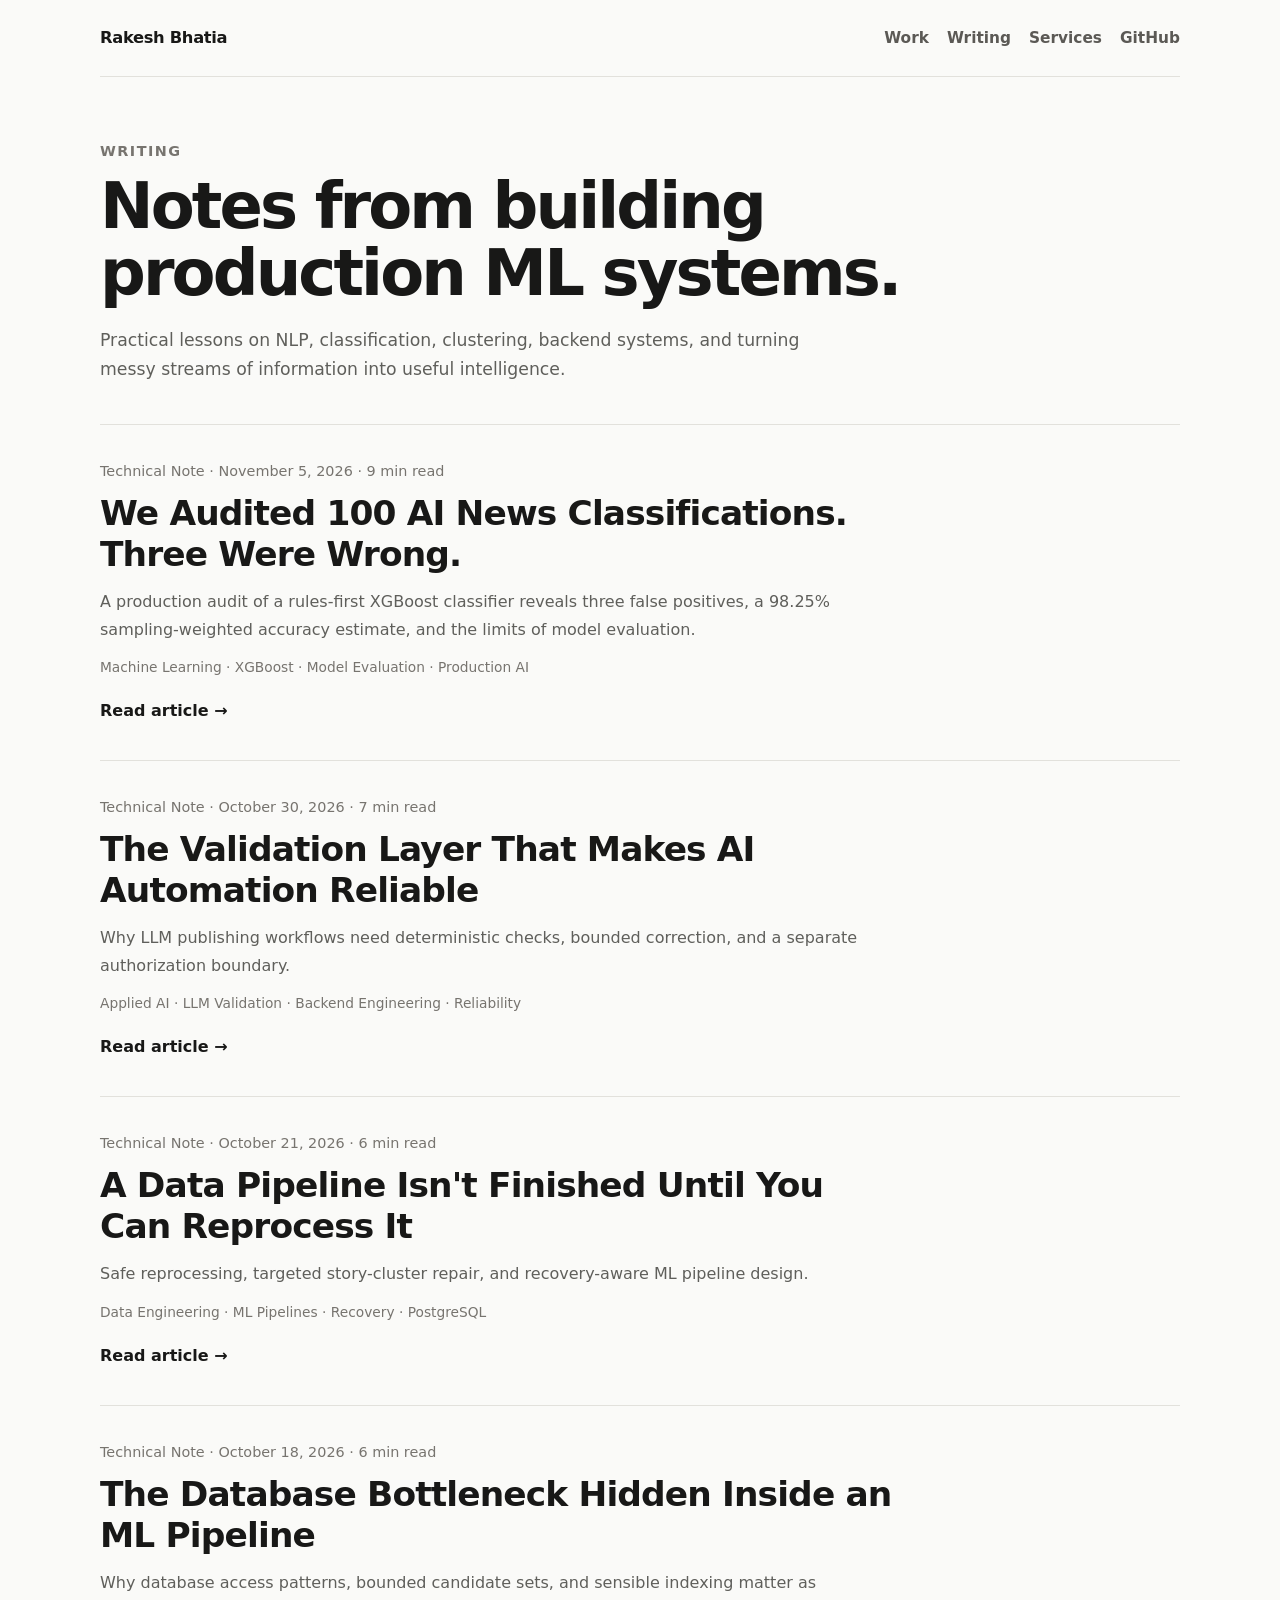
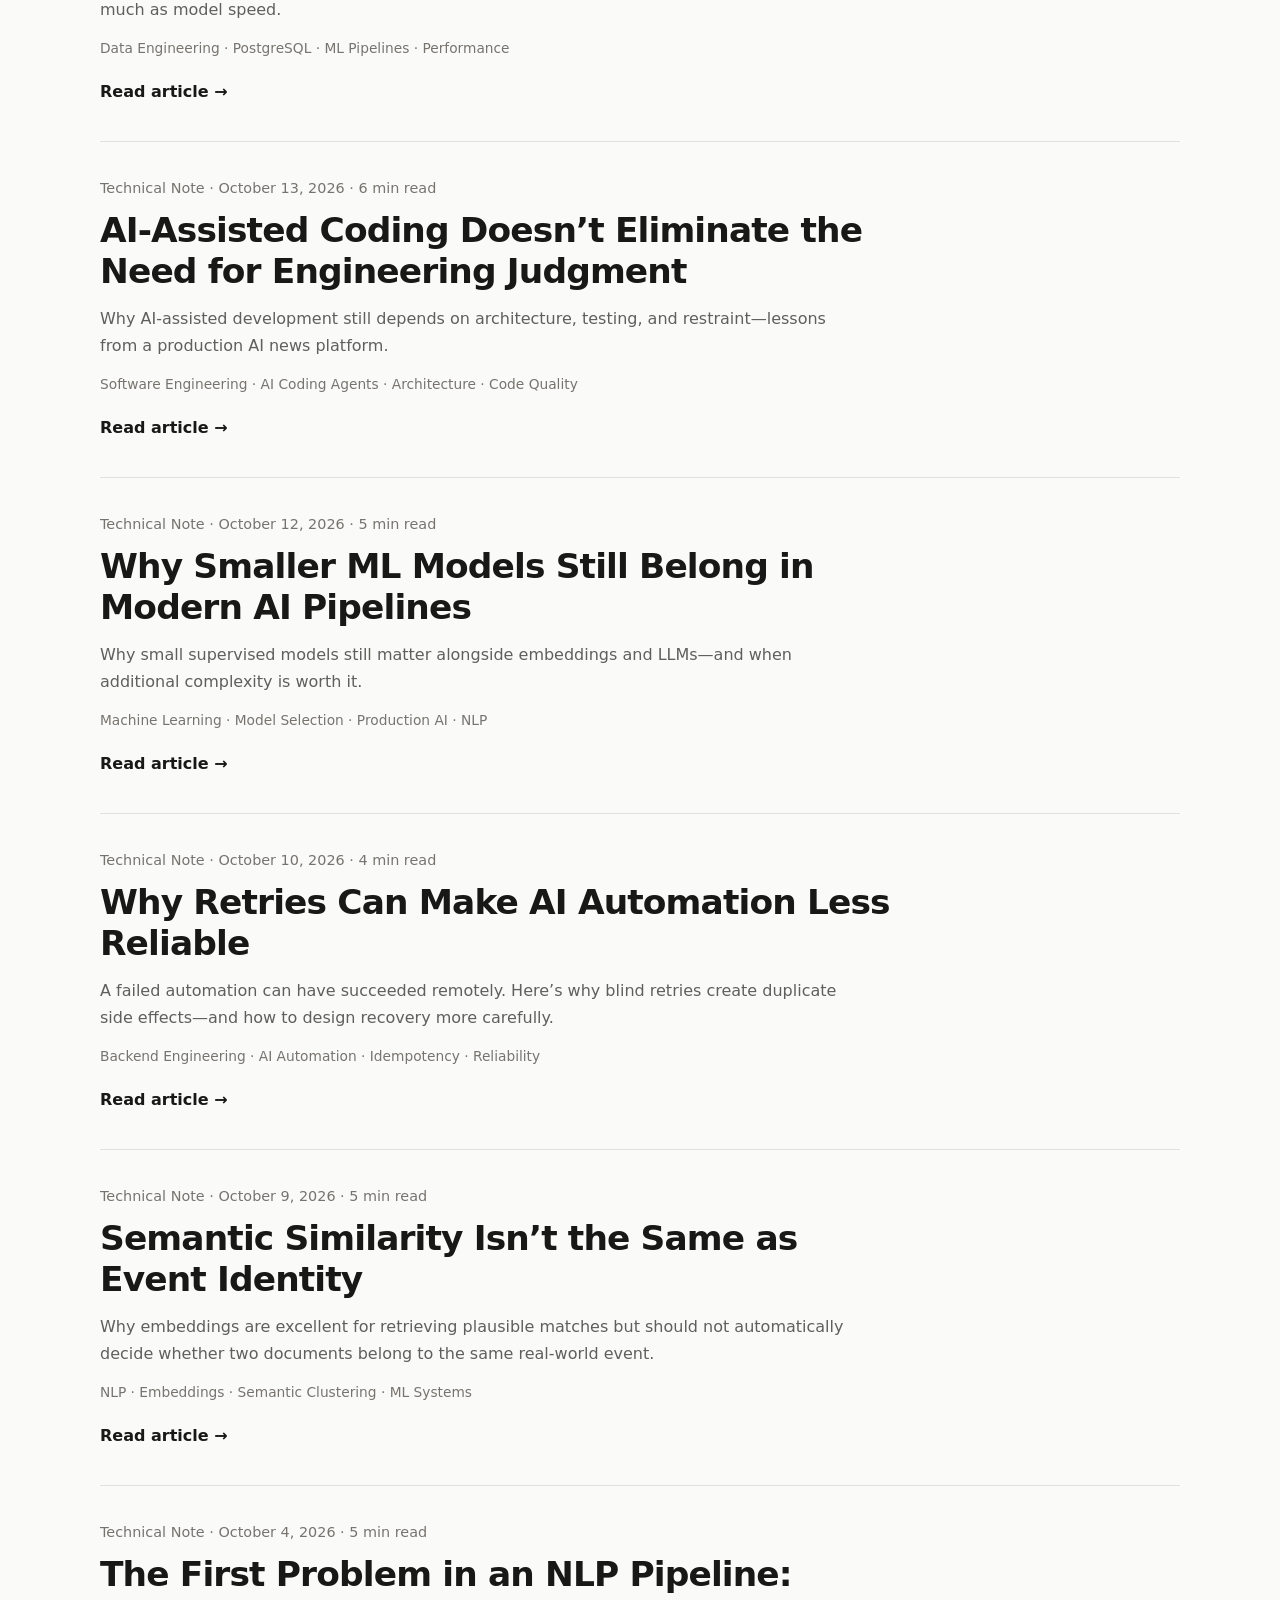
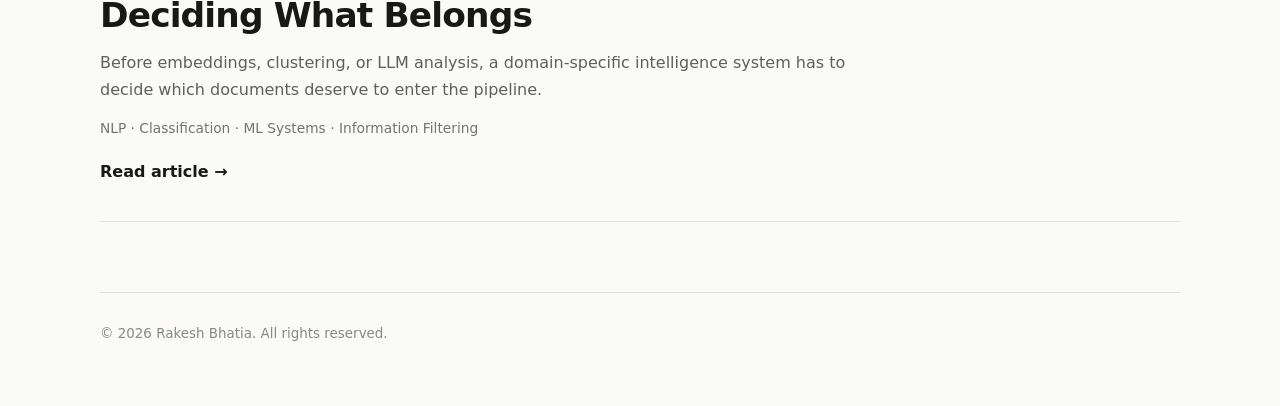
==== commit b7c62943: "feat(portfolio): publish Article 9 on production classifier evaluation" ====
--- a/writing/index.html
+++ b/writing/index.html
@@ -47,6 +47,14 @@
 
       <main>
         <div class="writing-list">
+          <article class="writing-card">
+            <div class="article-meta">Technical Note · November 5, 2026 · 9 min read</div>
+            <h2><a href="we-audited-100-ai-news-classifications/">We Audited 100 AI News Classifications. Three Were Wrong.</a></h2>
+            <p>A production audit of a rules-first XGBoost classifier reveals three false positives, a 98.25% sampling-weighted accuracy estimate, and the limits of model evaluation.</p>
+            <div class="tags">Machine Learning · XGBoost · Model Evaluation · Production AI</div>
+            <a class="text-link" href="we-audited-100-ai-news-classifications/">Read article →</a>
+          </article>
+
           <article class="writing-card">
             <div class="article-meta">Technical Note · October 30, 2026 · 7 min read</div>
             <h2><a href="the-validation-layer-that-makes-ai-automation-reliable/">The Validation Layer That Makes AI Automation Reliable</a></h2>
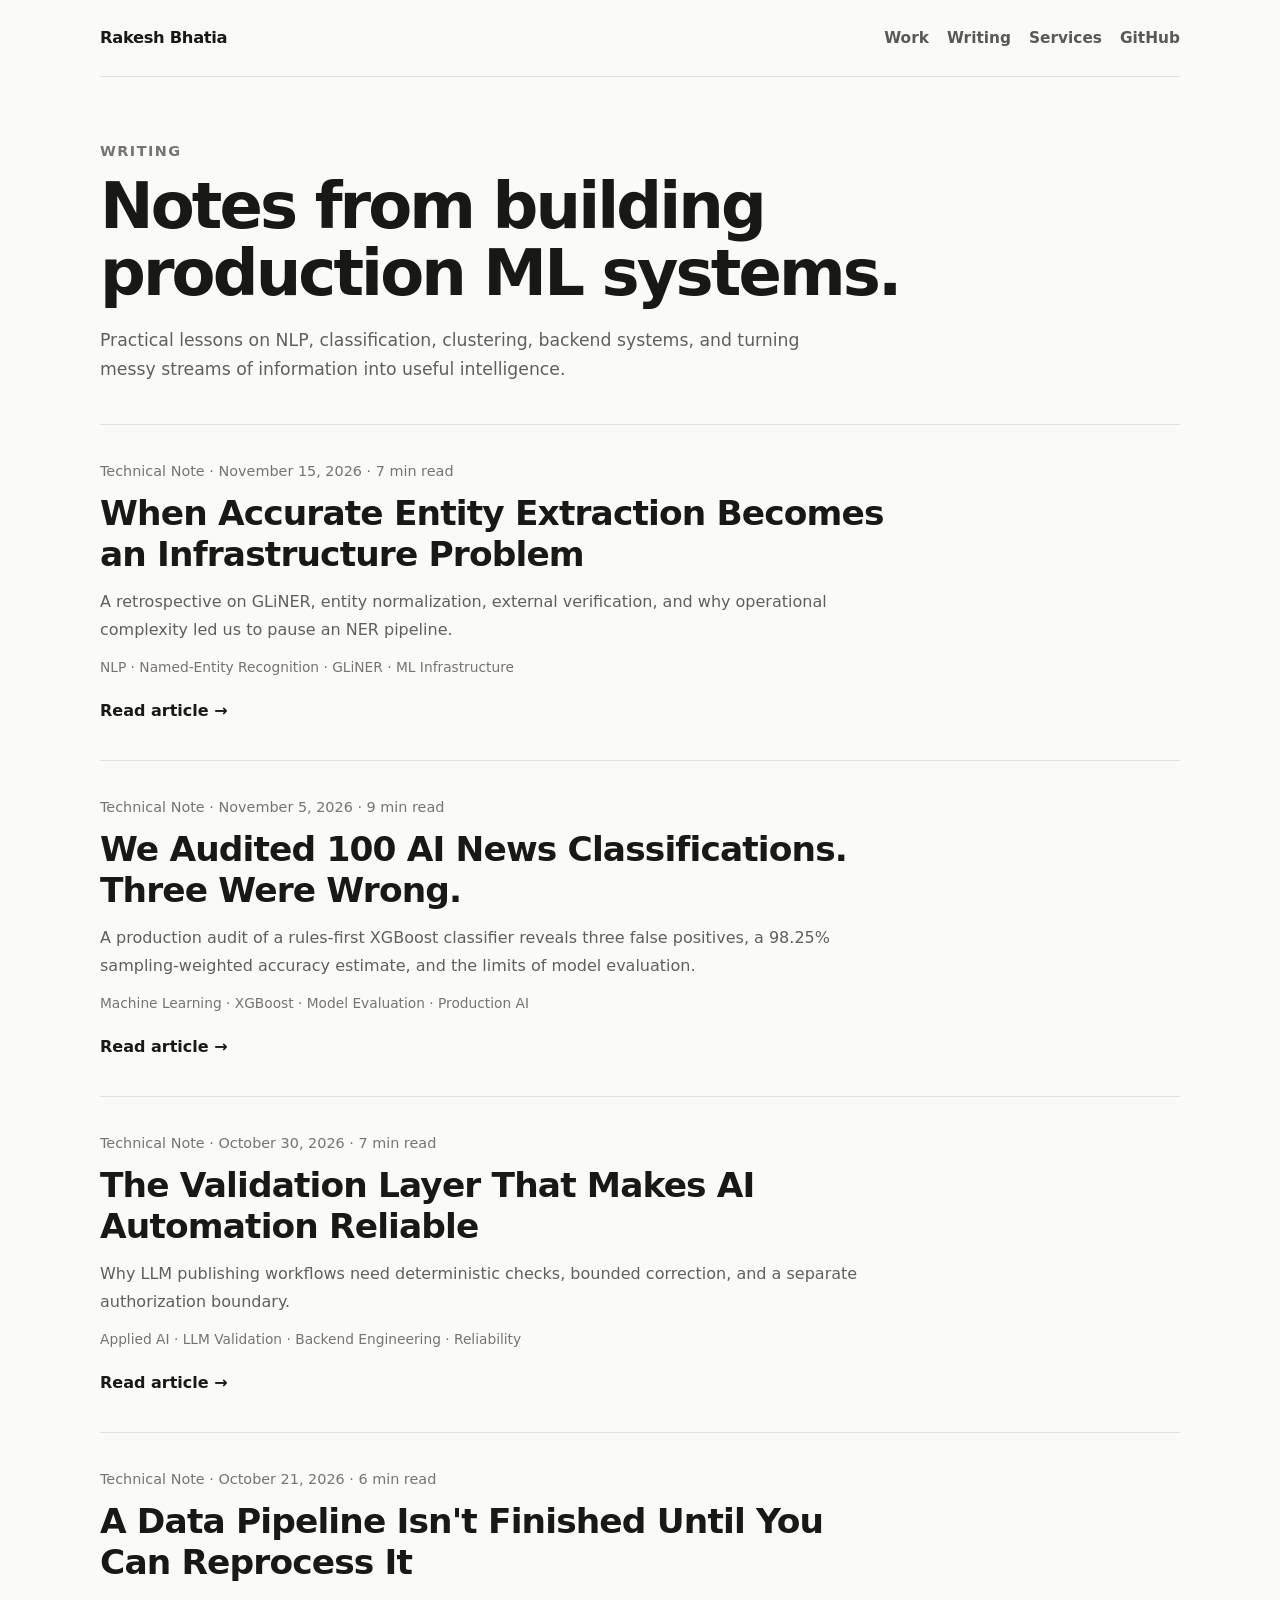
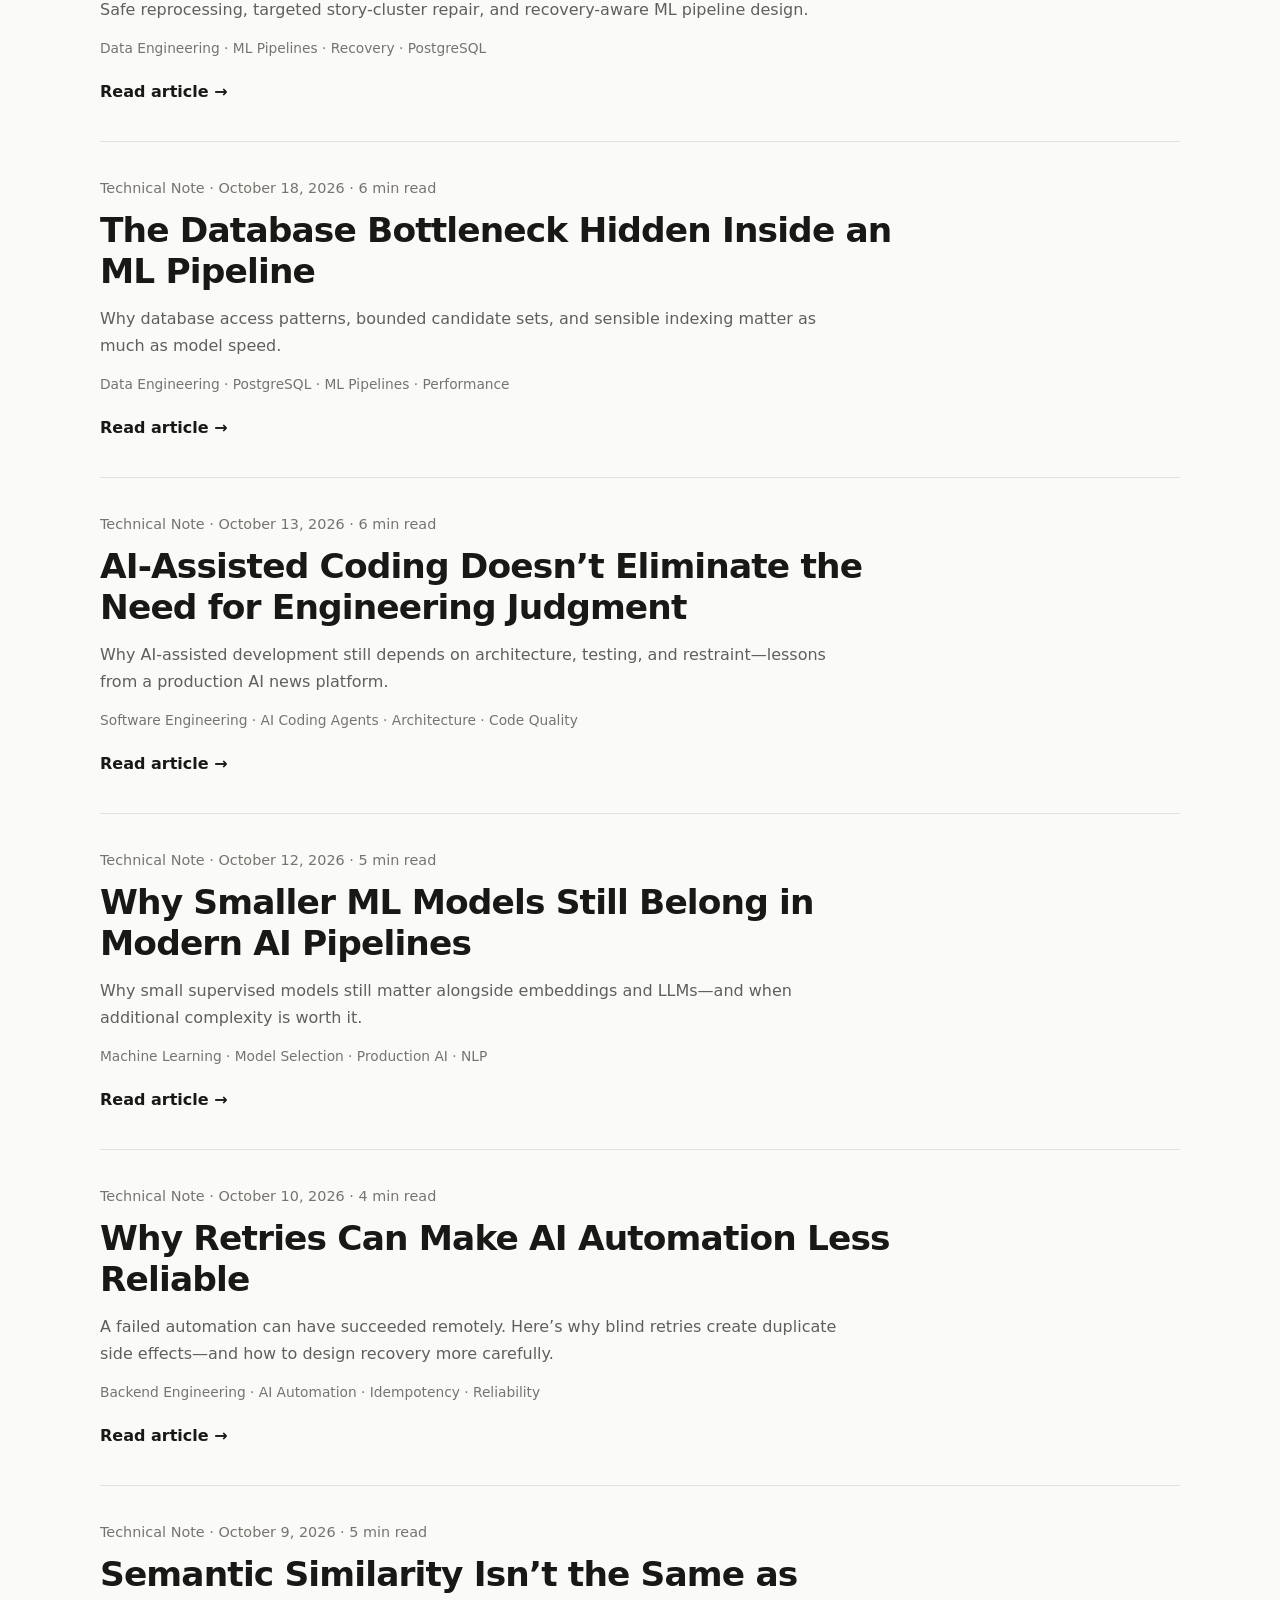
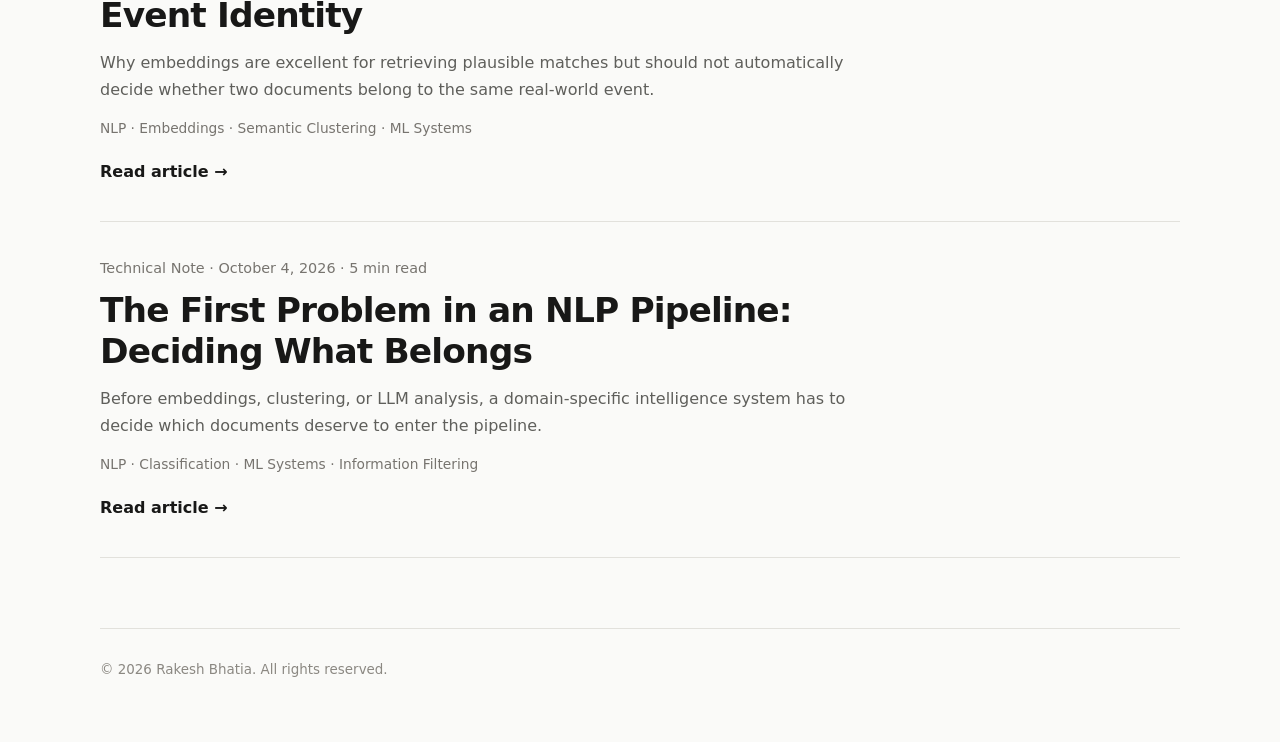
==== commit b0993161: "feat(portfolio): publish Article 10 NER infrastructure retrospective" ====
--- a/writing/index.html
+++ b/writing/index.html
@@ -47,6 +47,15 @@
 
       <main>
         <div class="writing-list">
+
+          <article class="writing-card">
+            <div class="article-meta">Technical Note · November 15, 2026 · 7 min read</div>
+            <h2><a href="when-accurate-entity-extraction-becomes-an-infrastructure-problem/">When Accurate Entity Extraction Becomes an Infrastructure Problem</a></h2>
+            <p>A retrospective on GLiNER, entity normalization, external verification, and why operational complexity led us to pause an NER pipeline.</p>
+            <div class="tags">NLP · Named-Entity Recognition · GLiNER · ML Infrastructure</div>
+            <a class="text-link" href="when-accurate-entity-extraction-becomes-an-infrastructure-problem/">Read article →</a>
+          </article>
+
           <article class="writing-card">
             <div class="article-meta">Technical Note · November 5, 2026 · 9 min read</div>
             <h2><a href="we-audited-100-ai-news-classifications/">We Audited 100 AI News Classifications. Three Were Wrong.</a></h2>
